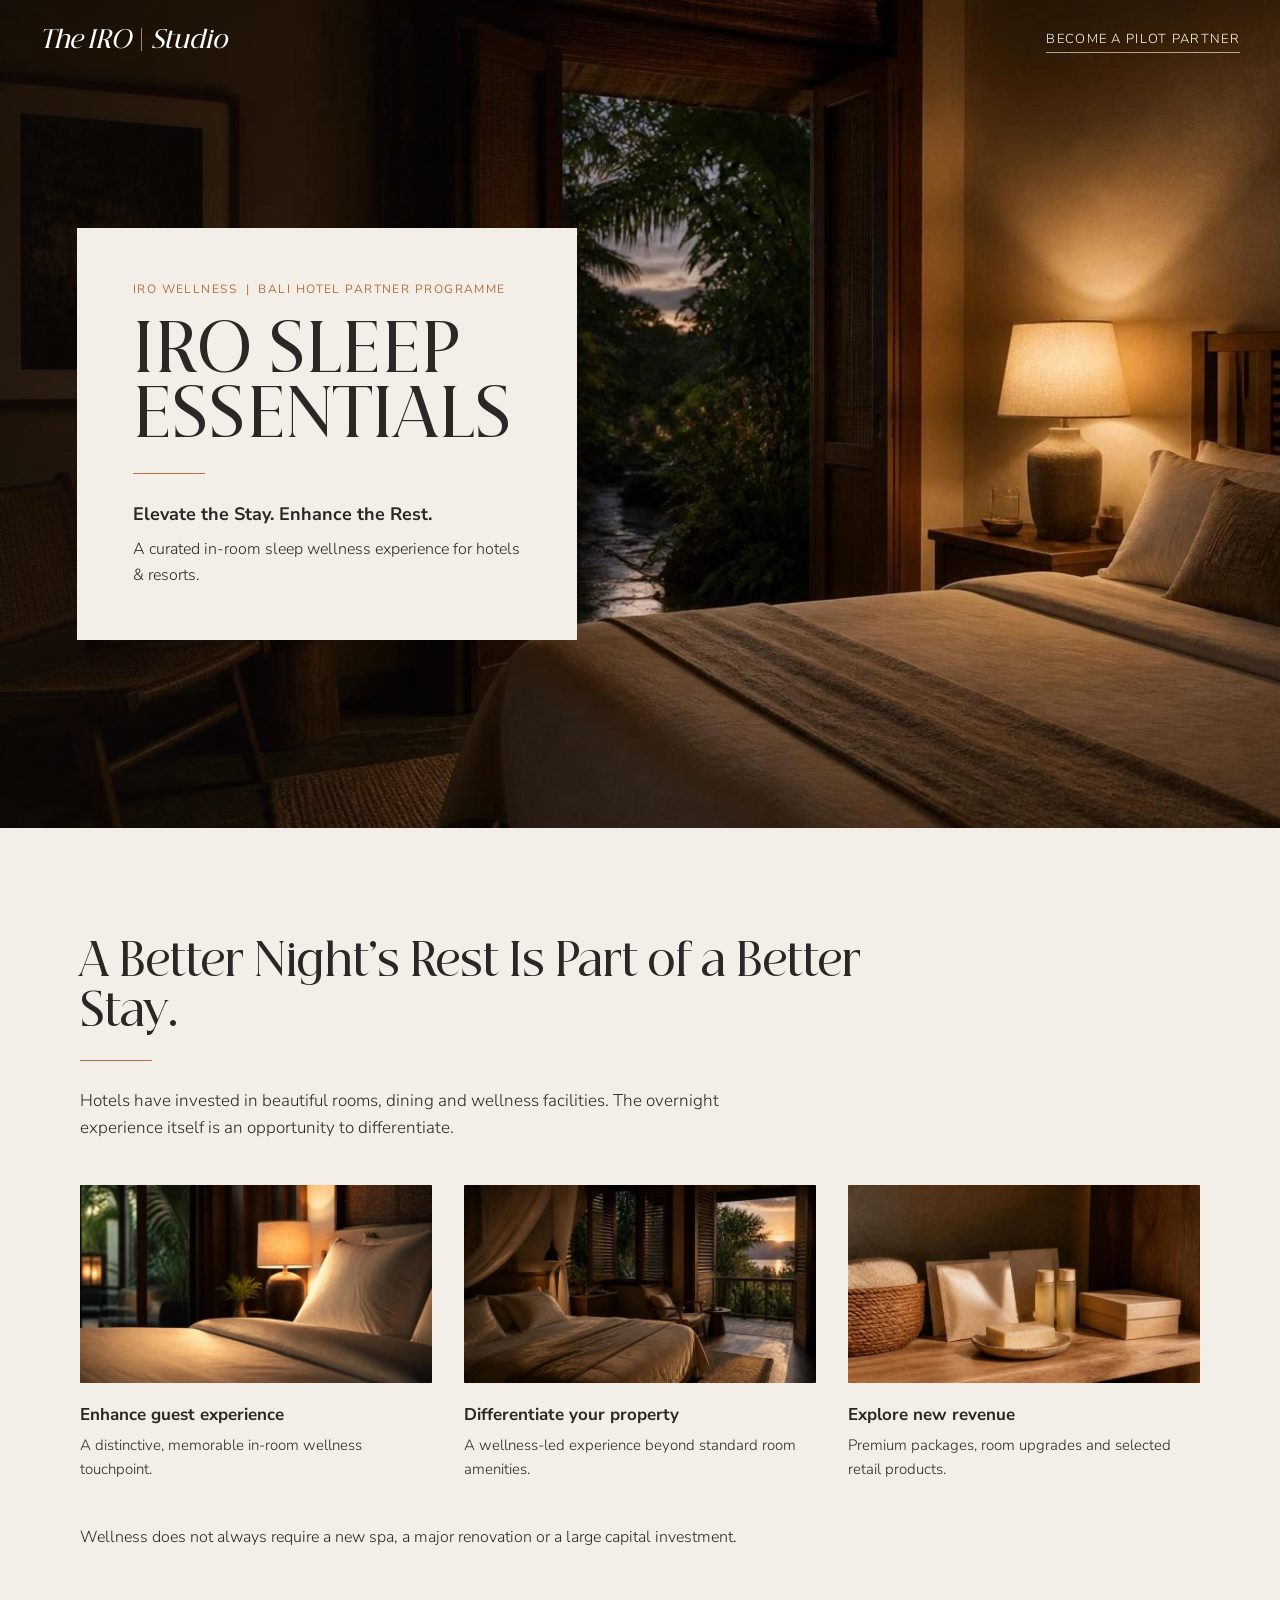
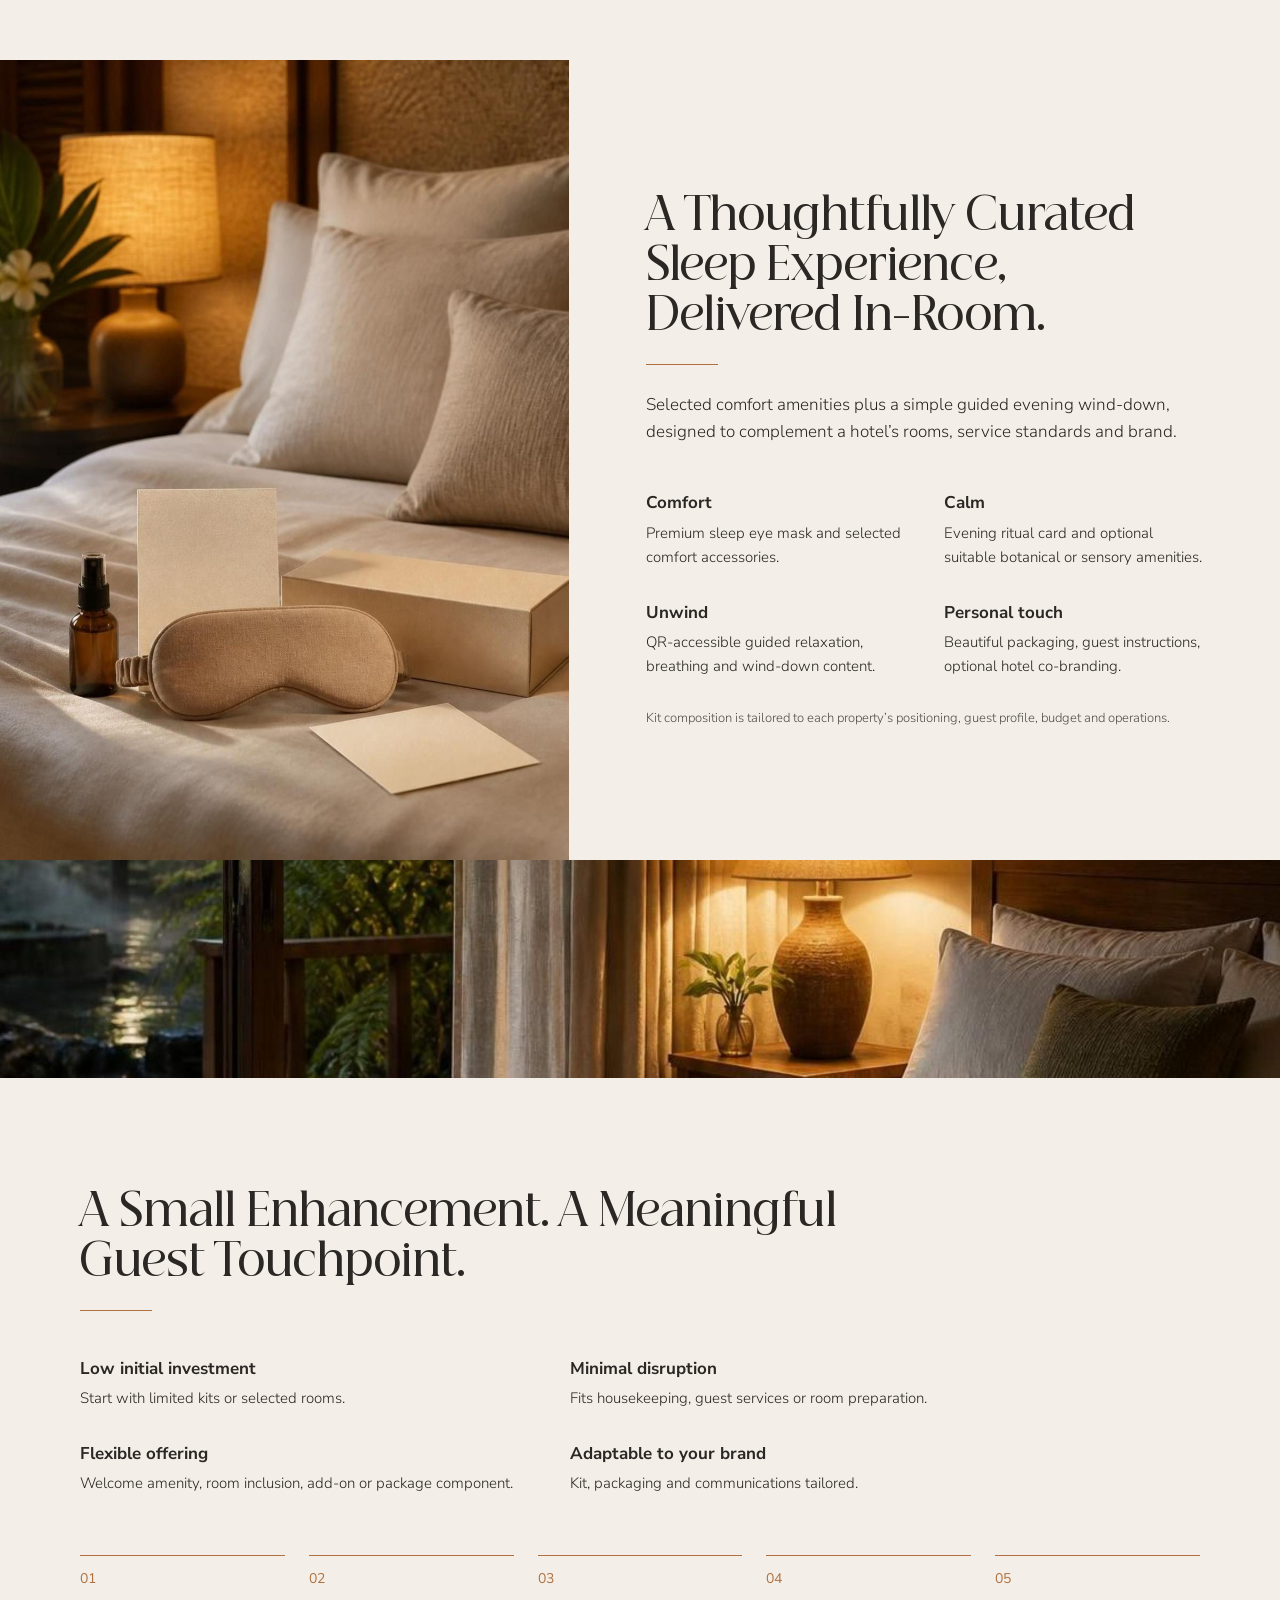
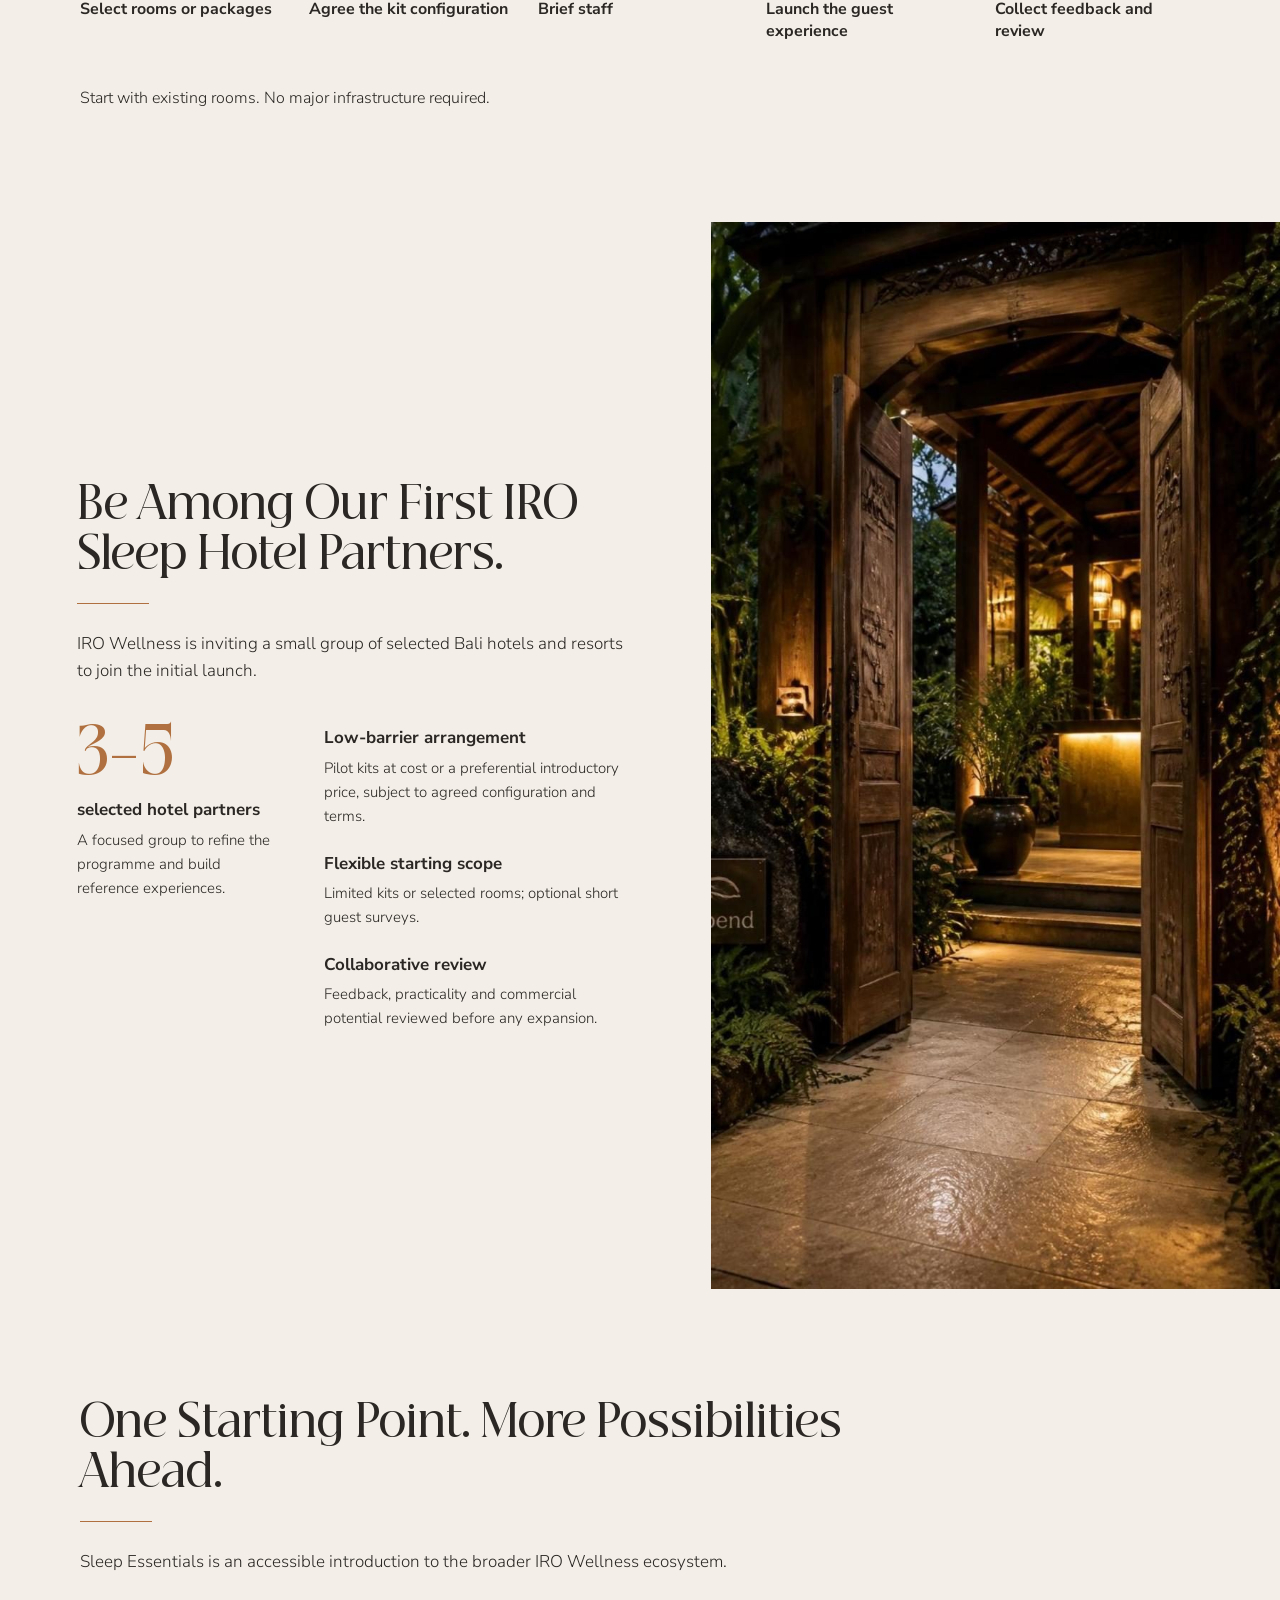
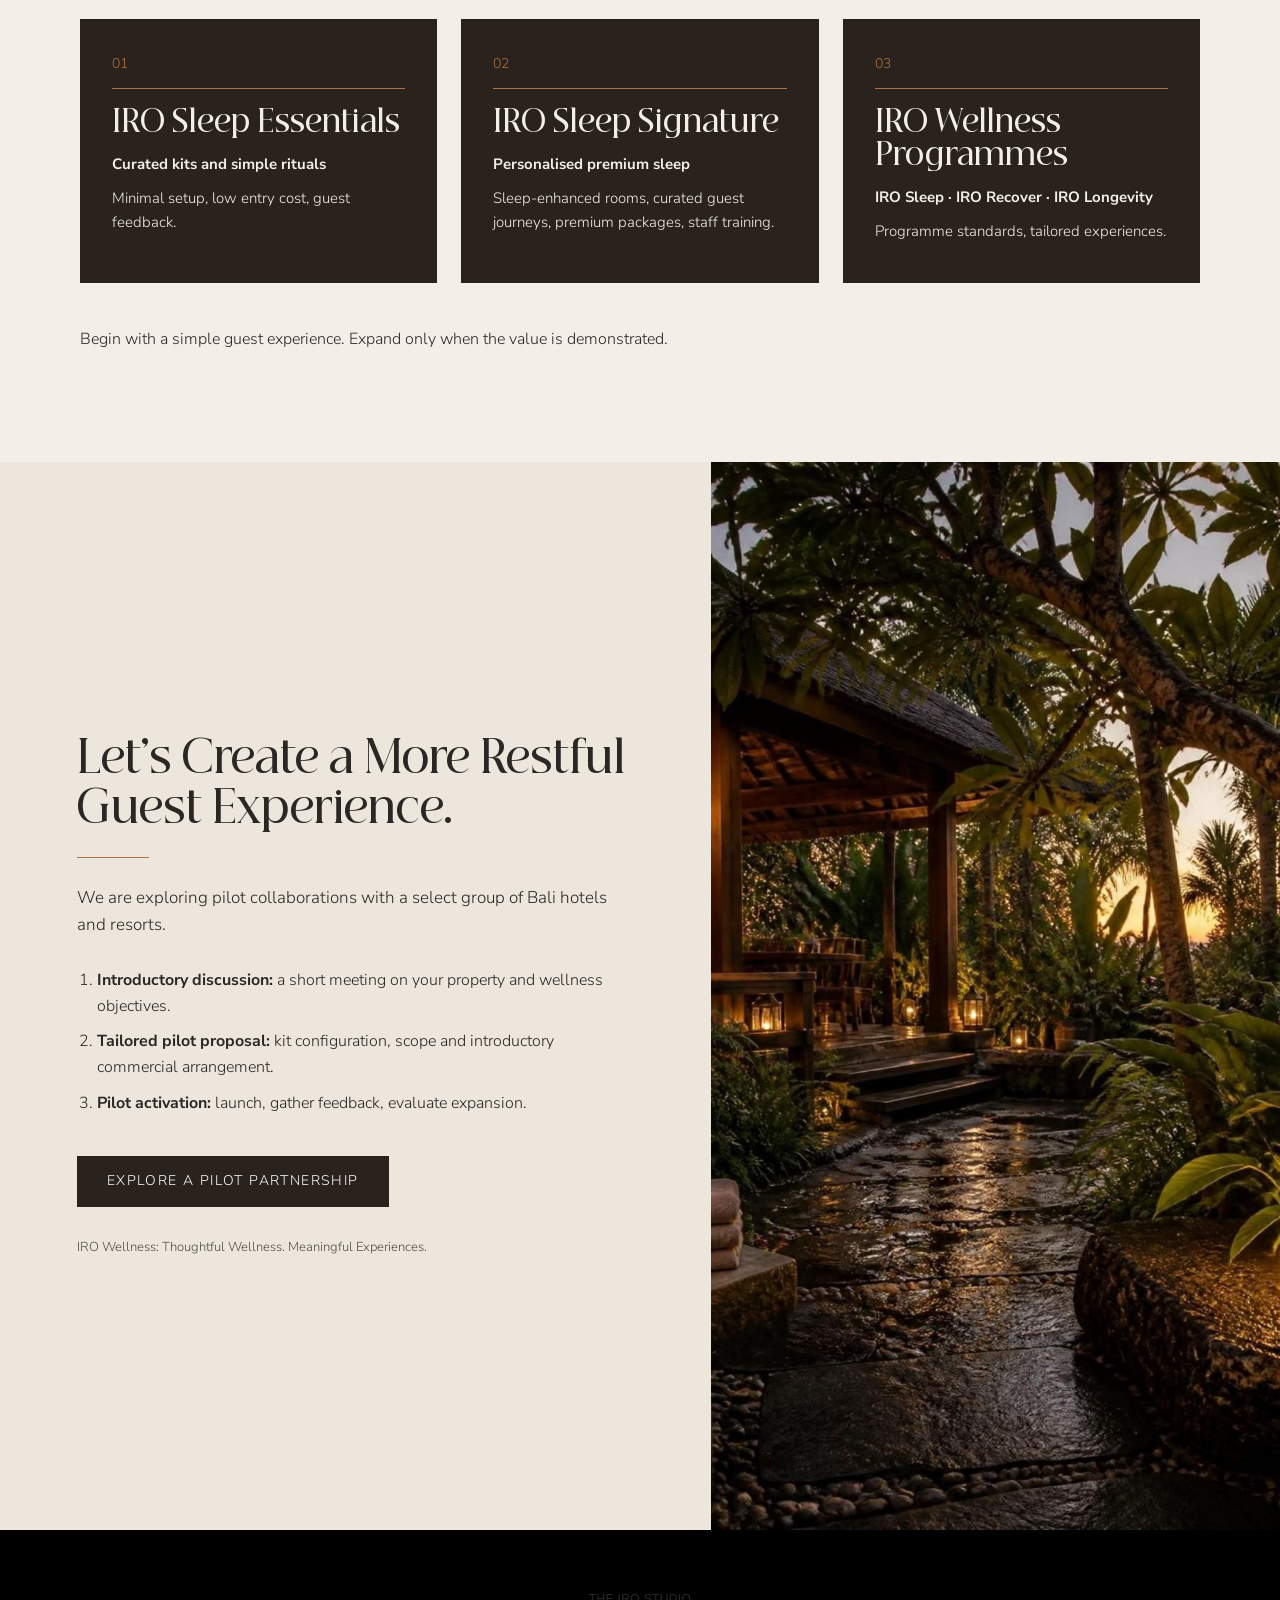
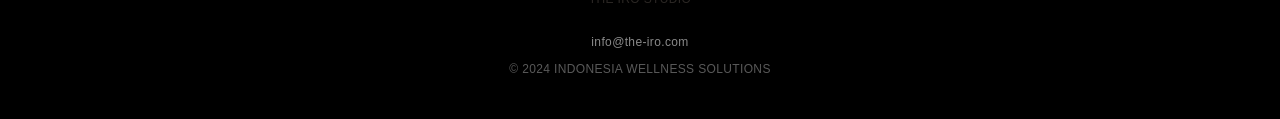
==== sleep.html @ f9170b74 "Draft: IRO Sleep Essentials page and homepage teaser Co-Authored-By: Claude Opus 5.5 <noreply@anthro" ====
<!DOCTYPE html>
<html lang="en">
<head>
  <meta charset="utf-8">
  <meta name="viewport" content="width=device-width, initial-scale=1">
  <title>IRO Sleep Essentials | In-Room Sleep Wellness for Hotels &amp; Resorts</title>
  <meta name="description" content="IRO Sleep Essentials is a curated in-room sleep wellness experience for hotels and resorts in Bali: premium comfort amenities and a guided evening wind-down, with no major investment required.">

  <meta property="og:type" content="website">
  <meta property="og:url" content="https://the-iro.com/sleep">
  <meta property="og:title" content="IRO Sleep Essentials – Elevate the Stay. Enhance the Rest.">
  <meta property="og:description" content="A curated in-room sleep wellness experience for hotels and resorts.">
  <meta property="og:image" content="https://the-iro.com/assets/img/sleep/hero.jpg">
  <meta name="twitter:card" content="summary_large_image">
  <link rel="canonical" href="https://the-iro.com/sleep">

  <link rel="preconnect" href="https://fonts.googleapis.com">
  <link rel="preconnect" href="https://fonts.gstatic.com" crossorigin>
  <link href="https://fonts.googleapis.com/css2?family=Cormorant+Garamond:ital,wght@0,500;1,600&family=Nunito+Sans:wght@300;400;700&display=swap" rel="stylesheet">
  <link rel="stylesheet" href="styles.css">
  <link rel="stylesheet" href="sleep.css">
</head>
<body class="sleep">

  <nav class="topbar">
    <a href="./" class="topbar__home">The IRO <span>|</span> Studio</a>
    <a href="mailto:info@the-iro.com?subject=IRO%20Sleep%20Essentials%20Pilot%20Partnership" class="topbar__cta">Become a pilot partner</a>
  </nav>

  <!-- HERO -->
  <header class="s-hero">
    <img class="s-hero__img" src="assets/img/sleep/hero.jpg" alt="Softly lit hotel bedroom at dusk with a view of the tropical garden">
    <div class="s-hero__card">
      <p class="kicker">IRO WELLNESS <span>|</span> BALI HOTEL PARTNER PROGRAMME</p>
      <h1>IRO Sleep<br>Essentials</h1>
      <span class="copper-rule"></span>
      <p class="s-hero__tag">Elevate the Stay. Enhance the Rest.</p>
      <p class="s-hero__sub">A curated in-room sleep wellness experience for hotels &amp; resorts.</p>
    </div>
  </header>

  <main>

    <!-- WHY -->
    <section class="s-section">
      <div class="s-wrap">
        <h2 class="s-h2">A Better Night’s Rest Is Part of a Better Stay.</h2>
        <span class="copper-rule"></span>
        <p class="s-intro">Hotels have invested in beautiful rooms, dining and wellness facilities. The overnight experience itself is an opportunity to differentiate.</p>
        <div class="s-cards">
          <article>
            <img src="assets/img/sleep/guest.jpg" alt="Bedside lamp glowing beside crisp pillows" loading="lazy">
            <h3>Enhance guest experience</h3>
            <p>A distinctive, memorable in-room wellness touchpoint.</p>
          </article>
          <article>
            <img src="assets/img/sleep/differentiate.jpg" alt="Canopy bed in a villa overlooking the sea at sunset" loading="lazy">
            <h3>Differentiate your property</h3>
            <p>A wellness-led experience beyond standard room amenities.</p>
          </article>
          <article>
            <img src="assets/img/sleep/revenue.jpg" alt="Curated amenities arranged on a wooden shelf" loading="lazy">
            <h3>Explore new revenue</h3>
            <p>Premium packages, room upgrades and selected retail products.</p>
          </article>
        </div>
        <p class="s-note">Wellness does not always require a new spa, a major renovation or a large capital investment.</p>
      </div>
    </section>

    <!-- THE KIT -->
    <section class="s-split">
      <img class="s-split__img" src="assets/img/sleep/kit.jpg" alt="Sleep kit on a bed: silk eye mask, ritual card and botanical oil" loading="lazy">
      <div class="s-split__body">
        <h2 class="s-h2">A Thoughtfully Curated Sleep Experience, Delivered In-Room.</h2>
        <span class="copper-rule"></span>
        <p class="s-intro">Selected comfort amenities plus a simple guided evening wind-down, designed to complement a hotel’s rooms, service standards and brand.</p>
        <div class="s-grid2">
          <div><h3>Comfort</h3><p>Premium sleep eye mask and selected comfort accessories.</p></div>
          <div><h3>Calm</h3><p>Evening ritual card and optional suitable botanical or sensory amenities.</p></div>
          <div><h3>Unwind</h3><p>QR-accessible guided relaxation, breathing and wind-down content.</p></div>
          <div><h3>Personal touch</h3><p>Beautiful packaging, guest instructions, optional hotel co-branding.</p></div>
        </div>
        <p class="s-small">Kit composition is tailored to each property’s positioning, guest profile, budget and operations.</p>
      </div>
    </section>

    <div class="s-band"><img src="assets/img/sleep/band.jpg" alt="" loading="lazy"></div>

    <!-- HOW IT WORKS -->
    <section class="s-section">
      <div class="s-wrap">
        <h2 class="s-h2">A Small Enhancement. A Meaningful Guest Touchpoint.</h2>
        <span class="copper-rule"></span>
        <div class="s-grid2 s-grid2--wide">
          <div><h3>Low initial investment</h3><p>Start with limited kits or selected rooms.</p></div>
          <div><h3>Minimal disruption</h3><p>Fits housekeeping, guest services or room preparation.</p></div>
          <div><h3>Flexible offering</h3><p>Welcome amenity, room inclusion, add-on or package component.</p></div>
          <div><h3>Adaptable to your brand</h3><p>Kit, packaging and communications tailored.</p></div>
        </div>
        <ol class="s-steps">
          <li><span>01</span>Select rooms or packages</li>
          <li><span>02</span>Agree the kit configuration</li>
          <li><span>03</span>Brief staff</li>
          <li><span>04</span>Launch the guest experience</li>
          <li><span>05</span>Collect feedback and review</li>
        </ol>
        <p class="s-note">Start with existing rooms. No major infrastructure required.</p>
      </div>
    </section>

    <!-- FOUNDING PARTNERS -->
    <section class="s-split s-split--reverse">
      <img class="s-split__img" src="assets/img/sleep/door.jpg" alt="Carved wooden doorway opening onto a lantern-lit path" loading="lazy">
      <div class="s-split__body">
        <h2 class="s-h2">Be Among Our First IRO Sleep Hotel Partners.</h2>
        <span class="copper-rule"></span>
        <p class="s-intro">IRO Wellness is inviting a small group of selected Bali hotels and resorts to join the initial launch.</p>
        <div class="s-partners">
          <div class="s-stat">
            <p class="s-stat__num">3–5</p>
            <h3>selected hotel partners</h3>
            <p>A focused group to refine the programme and build reference experiences.</p>
          </div>
          <div class="s-partners__list">
            <div><h3>Low-barrier arrangement</h3><p>Pilot kits at cost or a preferential introductory price, subject to agreed configuration and terms.</p></div>
            <div><h3>Flexible starting scope</h3><p>Limited kits or selected rooms; optional short guest surveys.</p></div>
            <div><h3>Collaborative review</h3><p>Feedback, practicality and commercial potential reviewed before any expansion.</p></div>
          </div>
        </div>
      </div>
    </section>

    <!-- PATH -->
    <section class="s-section">
      <div class="s-wrap">
        <h2 class="s-h2">One Starting Point. More Possibilities Ahead.</h2>
        <span class="copper-rule"></span>
        <p class="s-intro">Sleep Essentials is an accessible introduction to the broader IRO Wellness ecosystem.</p>
        <div class="s-path">
          <article>
            <span class="s-path__num">01</span>
            <h3>IRO Sleep Essentials</h3>
            <p class="s-path__lead">Curated kits and simple rituals</p>
            <p>Minimal setup, low entry cost, guest feedback.</p>
          </article>
          <article>
            <span class="s-path__num">02</span>
            <h3>IRO Sleep Signature</h3>
            <p class="s-path__lead">Personalised premium sleep</p>
            <p>Sleep-enhanced rooms, curated guest journeys, premium packages, staff training.</p>
          </article>
          <article>
            <span class="s-path__num">03</span>
            <h3>IRO Wellness Programmes</h3>
            <p class="s-path__lead">IRO Sleep · IRO Recover · IRO Longevity</p>
            <p>Programme standards, tailored experiences.</p>
          </article>
        </div>
        <p class="s-note">Begin with a simple guest experience. Expand only when the value is demonstrated.</p>
      </div>
    </section>

    <!-- CTA -->
    <section class="s-split s-split--reverse s-split--cta" id="pilot">
      <img class="s-split__img" src="assets/img/sleep/path.jpg" alt="Garden path lit by lanterns after rain" loading="lazy">
      <div class="s-split__body">
        <h2 class="s-h2">Let’s Create a More Restful Guest Experience.</h2>
        <span class="copper-rule"></span>
        <p class="s-intro">We are exploring pilot collaborations with a select group of Bali hotels and resorts.</p>
        <ol class="s-numbered">
          <li><strong>Introductory discussion:</strong> a short meeting on your property and wellness objectives.</li>
          <li><strong>Tailored pilot proposal:</strong> kit configuration, scope and introductory commercial arrangement.</li>
          <li><strong>Pilot activation:</strong> launch, gather feedback, evaluate expansion.</li>
        </ol>
        <a class="s-btn" href="mailto:info@the-iro.com?subject=IRO%20Sleep%20Essentials%20Pilot%20Partnership">Explore a pilot partnership</a>
        <p class="s-small">IRO Wellness: Thoughtful Wellness. Meaningful Experiences.</p>
      </div>
    </section>

  </main>

  <footer class="footer">
    <a href="./">THE IRO STUDIO</a>
    <p class="footer__mail"><a href="mailto:info@the-iro.com">info@the-iro.com</a></p>
    <p class="footer__copy">© 2024 INDONESIA WELLNESS SOLUTIONS</p>
  </footer>

</body>
</html>
---- styles.css ----
/* THE IRO STUDIO — static rebuild of the Wix page */

/* The Wix site uses a custom serif that was uploaded to Wix. If you hold the
   licence, save it as assets/fonts/iro-serif.woff2 and it is used
   automatically; otherwise Cormorant Garamond stands in. */
@font-face {
  font-family: "IRO Serif";
  src: url("assets/fonts/iro-serif.woff2") format("woff2");
  font-display: swap;
}

:root {
  --dark: #2f2e2e;
  --sand: #eeece8;
  --serif: "IRO Serif", "Cormorant Garamond", Georgia, serif;
  --sans: "Nunito Sans", "Helvetica Neue", Arial, sans-serif;
}

* { box-sizing: border-box; margin: 0; padding: 0; }
body {
  background: var(--dark);
  color: #fff;
  font-family: var(--sans);
  font-weight: 300;
  font-size: 16px;
  line-height: 1.6;
  -webkit-font-smoothing: antialiased;
}
img { display: block; max-width: 100%; }
a { color: inherit; }
.sr-only { position: absolute; width: 1px; height: 1px; overflow: hidden; clip: rect(0 0 0 0); white-space: nowrap; }

/* ---------- shared ---------- */
.dark { background: var(--dark); }
.btn {
  display: inline-block;
  background: #fff;
  color: #000;
  font-weight: 400;
  font-size: 15px;
  letter-spacing: .1em;
  text-decoration: none;
  padding: 9px 30px;
  transition: background .25s, color .25s;
}
.btn:hover { background: var(--sand); }
.eyebrow { font-size: 17px; letter-spacing: .02em; }
.label { font-size: 20px; font-weight: 700; }
.rule-h { display: block; width: 40px; height: 1px; background: #fff; margin: 26px 0; }
.rule-h--center { margin: 18px auto 30px; }
.rule-v { display: block; width: 1px; height: 90px; background: #fff; margin: 40px auto 50px; }

/* ---------- hero ---------- */
.hero__img { width: 100%; height: 94vw; max-height: 1400px; object-fit: cover; }

/* ---------- intro ---------- */
.intro { text-align: center; padding: 110px 24px 120px; }
.headline {
  font-family: var(--serif);
  font-weight: 500;
  font-size: clamp(34px, 4.4vw, 54px);
  line-height: 1.2;
  margin: 18px 0 30px;
}
.lead { font-size: clamp(19px, 2vw, 26px); max-width: 520px; margin: 0 auto 40px; line-height: 1.45; }

/* ---------- split images ---------- */
.split { display: grid; grid-template-columns: 1fr 1fr; }
.split img { width: 100%; height: clamp(300px, 49vw, 700px); object-fit: cover; }

/* ---------- about ---------- */
.about {
  display: grid;
  grid-template-columns: 1fr 1.25fr;
  align-items: center;
  gap: 60px;
  max-width: 1240px;
  margin: 0 auto;
  padding: 110px 40px;
}
.about__title {
  font-family: var(--serif);
  font-style: italic;
  font-weight: 600;
  font-size: 36px;
  letter-spacing: .08em;
  line-height: 1.6;
  text-align: center;
}
.about__text p { color: #fafafa; max-width: 580px; margin-bottom: 18px; }

/* ---------- what we do ---------- */
.what { text-align: center; padding: 50px 40px 110px; }
.what__title { font-size: clamp(32px, 3vw, 43px); font-weight: 700; }
.what__lead { font-size: 18px; max-width: 620px; margin: 0 auto 50px; }
.what__note { font-size: 18px; max-width: 520px; margin: 50px auto 0; }

.tiles {
  display: grid;
  grid-template-columns: repeat(4, 1fr);
  max-width: 980px;
  margin: 0 auto;
  text-align: left;
}
.tile img { width: 100%; aspect-ratio: 245 / 490; object-fit: cover; }
.tile p {
  font-family: var(--serif);
  font-size: 21px;
  line-height: 1.3;
  padding: 22px 16px;
  min-height: 145px;
}
.tile--charcoal p { background: #282626; }
.tile--sand p { background: var(--sand); color: #6f6e6a; }
.tile--teal p { background: #274b4e; }
.tile--navy p { background: #203e66; }

/* ---------- IRO Sleep teaser ---------- */
.teaser { display: grid; grid-template-columns: 1fr 1fr; background: #241f1b; }
.teaser__img { width: 100%; height: 100%; max-height: 720px; object-fit: cover; }
.teaser__body { align-self: center; padding: 80px 7vw; }
.teaser__body .eyebrow { text-align: left; font-size: 14px; letter-spacing: .1em; color: #c9935f; }
.teaser__body .headline { margin: 16px 0 22px; }
.teaser__body p:not(.eyebrow) { max-width: 460px; margin-bottom: 36px; }

/* ---------- closing ---------- */
.closing img { width: 100%; height: clamp(360px, 53vw, 780px); object-fit: cover; }

/* ---------- footer ---------- */
.footer {
  background: #000;
  text-align: center;
  font-family: "Helvetica Neue", Helvetica, Arial, sans-serif;
  font-size: 12px;
  letter-spacing: .03em;
  padding: 60px 20px 40px;
}
.footer a { text-decoration: none; }
.footer a:hover { text-decoration: underline; }
.footer__mail { color: #8a8a8a; margin-top: 24px; }
.footer__copy { color: #595959; margin-top: 8px; }

/* ---------- mobile ---------- */
@media (max-width: 820px) {
  .hero__img { height: auto; aspect-ratio: 4 / 5; }
  .intro { padding: 80px 24px; }
  .split { grid-template-columns: 1fr; }
  .split img { height: 70vw; }
  .about { grid-template-columns: 1fr; gap: 30px; padding: 80px 28px; }
  .what { padding: 40px 20px 80px; }
  .teaser { grid-template-columns: 1fr; }
  .teaser__img { height: 80vw; }
  .teaser__body { padding: 56px 24px 70px; }
  .tiles { grid-template-columns: 1fr 1fr; }
  .tile img { aspect-ratio: 3 / 4; }
  .tile p { font-size: 18px; min-height: 100px; }
}
---- sleep.css ----
/* IRO Sleep Essentials page — builds on styles.css */

.sleep {
  --cream: #f3efe8;
  --copper: #b0703f;
  --espresso: #2a221d;
  --text: #2b2724;
  background: var(--cream);
  color: var(--text);
}

.copper-rule { display: block; width: 72px; height: 1px; background: var(--copper); margin: 22px 0 26px; }
.sleep h3 { font-family: var(--sans); font-weight: 700; font-size: 17px; margin-bottom: 4px; }
.sleep p { font-weight: 300; }

/* ---------- top bar ---------- */
.topbar {
  position: absolute; top: 0; left: 0; right: 0; z-index: 2;
  display: flex; justify-content: space-between; align-items: center;
  padding: 22px 40px;
  color: #fff;
}
.topbar a { text-decoration: none; }
.topbar__home { font-family: var(--serif); font-size: 24px; font-style: italic; }
.topbar__home span { font-style: normal; opacity: .6; margin: 0 4px; }
.topbar__cta { font-size: 13px; letter-spacing: .1em; text-transform: uppercase; border-bottom: 1px solid rgba(255,255,255,.6); padding-bottom: 2px; }
.topbar__cta:hover { border-color: #fff; }

/* ---------- hero ---------- */
.s-hero { position: relative; min-height: 92vh; display: flex; align-items: center; padding: 120px 6vw 80px; }
.s-hero__img { position: absolute; inset: 0; width: 100%; height: 100%; object-fit: cover; }
.s-hero::after { content: ""; position: absolute; inset: 0; background: linear-gradient(90deg, rgba(20,14,10,.45), transparent 60%); }
.s-hero__card {
  position: relative; z-index: 1;
  background: var(--cream);
  padding: 52px 56px;
  max-width: 500px;
}
.kicker { font-size: 12px; letter-spacing: .12em; color: var(--copper); font-weight: 400 !important; }
.kicker span { margin: 0 4px; }
.s-hero h1 {
  font-family: var(--serif);
  font-weight: 500;
  font-size: clamp(44px, 5vw, 68px);
  line-height: 1.02;
  letter-spacing: .02em;
  text-transform: uppercase;
  margin-top: 22px;
}
.s-hero__tag { font-weight: 700 !important; font-size: 18px; margin-bottom: 8px; }

/* ---------- generic section ---------- */
.s-section { padding: 110px 40px; }
.s-wrap { max-width: 1120px; margin: 0 auto; }
.s-h2 {
  font-family: var(--serif);
  font-weight: 500;
  font-size: clamp(30px, 3.4vw, 44px);
  line-height: 1.15;
  max-width: 820px;
}
.s-intro { font-size: 17px; max-width: 680px; }
.s-note { margin-top: 44px; font-size: 16px; }
.s-small { margin-top: 30px; font-size: 13px; opacity: .8; }

.s-cards { display: grid; grid-template-columns: repeat(3, 1fr); gap: 32px; margin-top: 44px; }
.s-cards img { width: 100%; aspect-ratio: 16 / 9; object-fit: cover; margin-bottom: 18px; }
.s-cards p { font-size: 15px; }

/* ---------- split (image + text) ---------- */
.s-split { display: grid; grid-template-columns: 1fr 1.25fr; min-height: 720px; }
.s-split--reverse { grid-template-columns: 1.25fr 1fr; }
.s-split--reverse .s-split__img { order: 2; }
.s-split__img { width: 100%; height: 100%; object-fit: cover; }
.s-split__body { padding: 100px 6vw; align-self: center; }

.s-grid2 { display: grid; grid-template-columns: 1fr 1fr; gap: 30px 40px; margin-top: 44px; }
.s-grid2 p { font-size: 15px; }
.s-grid2--wide { max-width: 940px; }

.s-band img { width: 100%; height: clamp(160px, 17vw, 300px); object-fit: cover; }

/* ---------- steps ---------- */
.s-steps {
  list-style: none;
  display: grid; grid-template-columns: repeat(5, 1fr); gap: 24px;
  margin-top: 60px;
}
.s-steps li { border-top: 1px solid var(--copper); padding-top: 14px; font-weight: 700; font-size: 16px; line-height: 1.35; }
.s-steps span { display: block; color: var(--copper); font-weight: 400; font-size: 14px; margin-bottom: 10px; }

/* ---------- partners ---------- */
.s-partners { display: grid; grid-template-columns: .8fr 1.2fr; gap: 40px; margin-top: 40px; }
.s-stat .s-stat__num { font-family: var(--serif); font-size: 64px; line-height: 1; color: var(--copper); font-weight: 500 !important; }
.s-stat h3 { margin-top: 8px; }
.s-stat p, .s-partners__list p { font-size: 15px; }
.s-partners__list { display: grid; gap: 22px; }

/* ---------- path ---------- */
.s-path { display: grid; grid-template-columns: repeat(3, 1fr); gap: 24px; margin-top: 44px; }
.s-path article { background: var(--espresso); color: #f3efe8; padding: 34px 32px 40px; }
.s-path__num { display: block; color: var(--copper); font-size: 14px; border-bottom: 1px solid var(--copper); padding-bottom: 12px; margin-bottom: 18px; }
.s-path h3 { font-family: var(--serif); font-weight: 500; font-size: 30px; line-height: 1.1; margin-bottom: 12px; }
.s-path__lead { font-weight: 700 !important; font-size: 15px; margin-bottom: 10px; }
.s-path p { font-size: 15px; }

/* ---------- CTA ---------- */
.s-split--cta { background: #ece6dc; }
.s-numbered { margin: 30px 0 40px 20px; }
.s-numbered li { margin-bottom: 10px; font-weight: 300; }
.s-numbered strong { font-weight: 700; }
.s-btn {
  display: inline-block;
  background: var(--espresso);
  color: #fff;
  text-decoration: none;
  font-size: 14px;
  letter-spacing: .1em;
  text-transform: uppercase;
  padding: 14px 30px;
  transition: background .25s;
}
.s-btn:hover { background: var(--copper); }

/* ---------- mobile ---------- */
@media (max-width: 900px) {
  .topbar { padding: 18px 22px; }
  .topbar__cta { display: none; }
  .s-hero { min-height: 88vh; align-items: flex-end; padding: 100px 18px 28px; }
  .s-hero__card { padding: 34px 28px; }
  .s-section { padding: 80px 24px; }
  .s-cards, .s-path { grid-template-columns: 1fr; }
  .s-split, .s-split--reverse { grid-template-columns: 1fr; min-height: 0; }
  .s-split--reverse .s-split__img { order: 0; }
  .s-split__img { height: 70vw; max-height: 520px; }
  .s-split__body { padding: 60px 24px 80px; }
  .s-grid2, .s-partners { grid-template-columns: 1fr; }
  .s-steps { grid-template-columns: 1fr 1fr; }
}
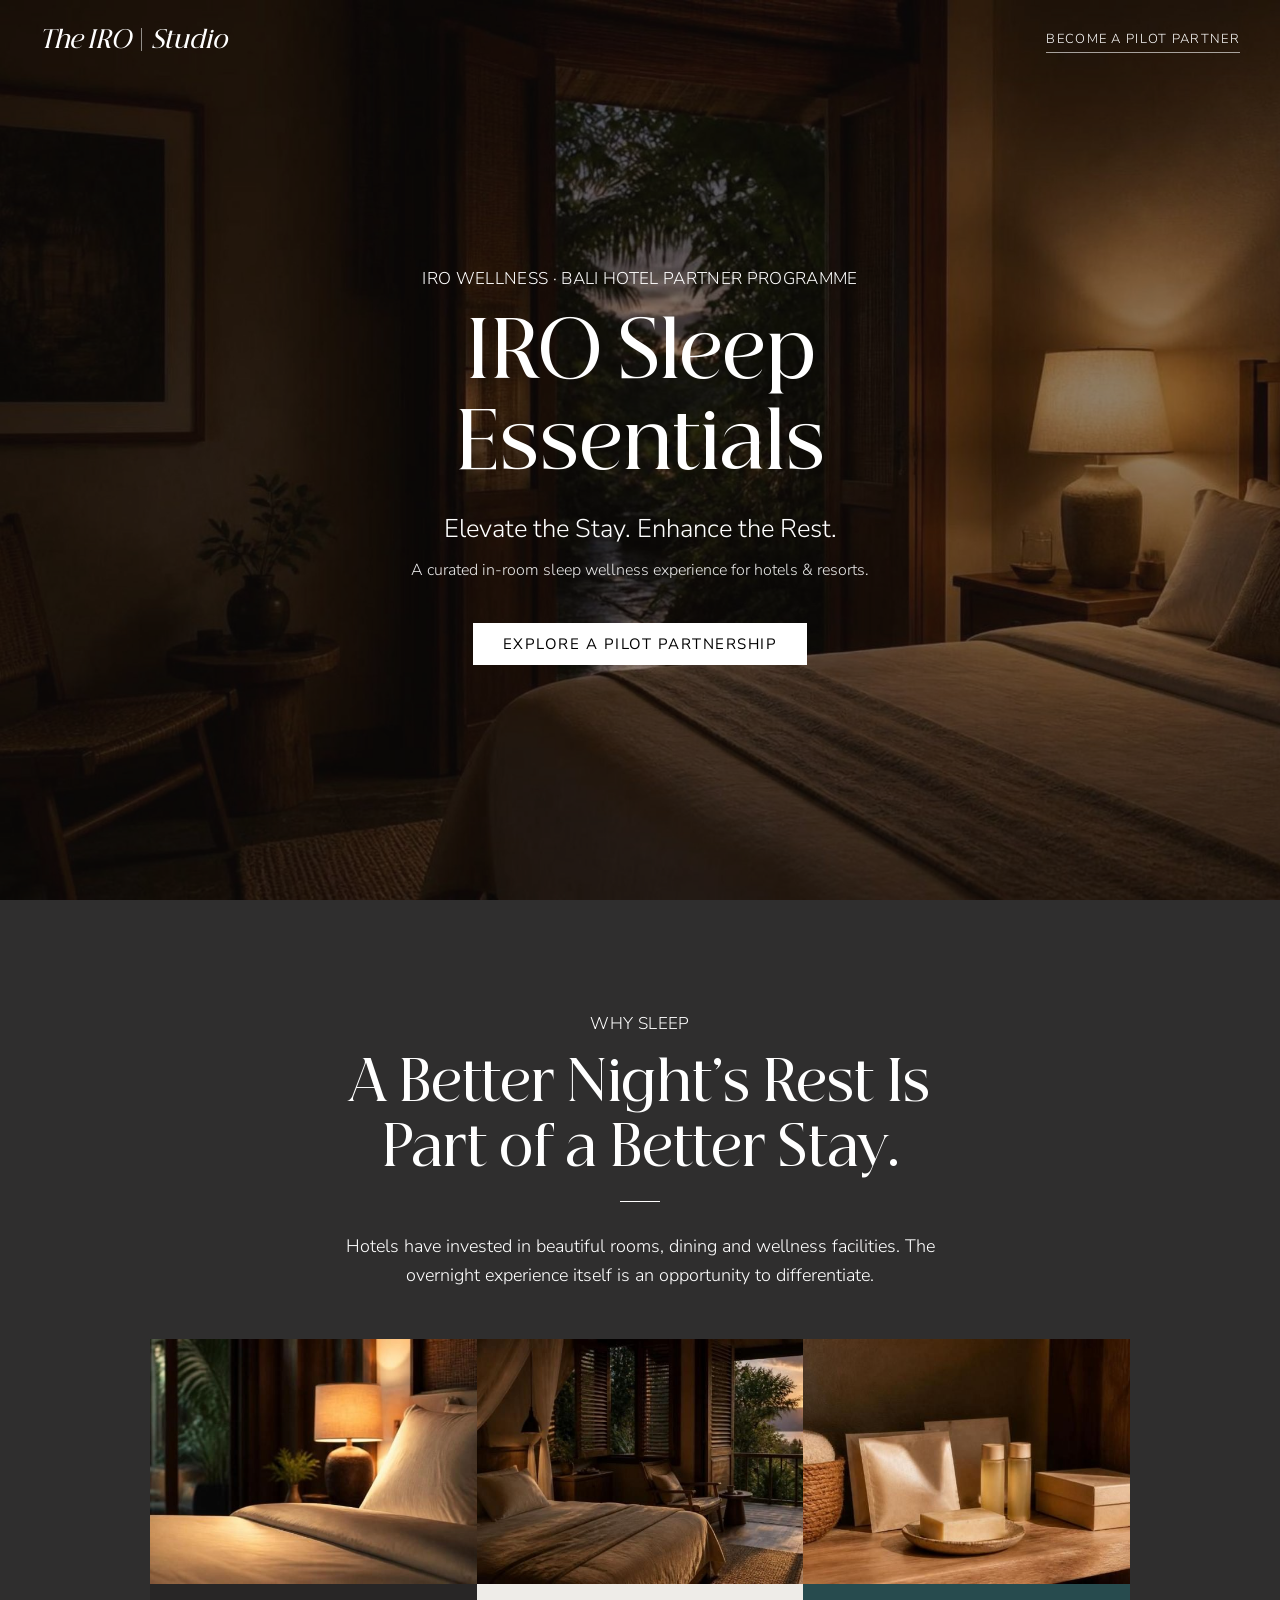
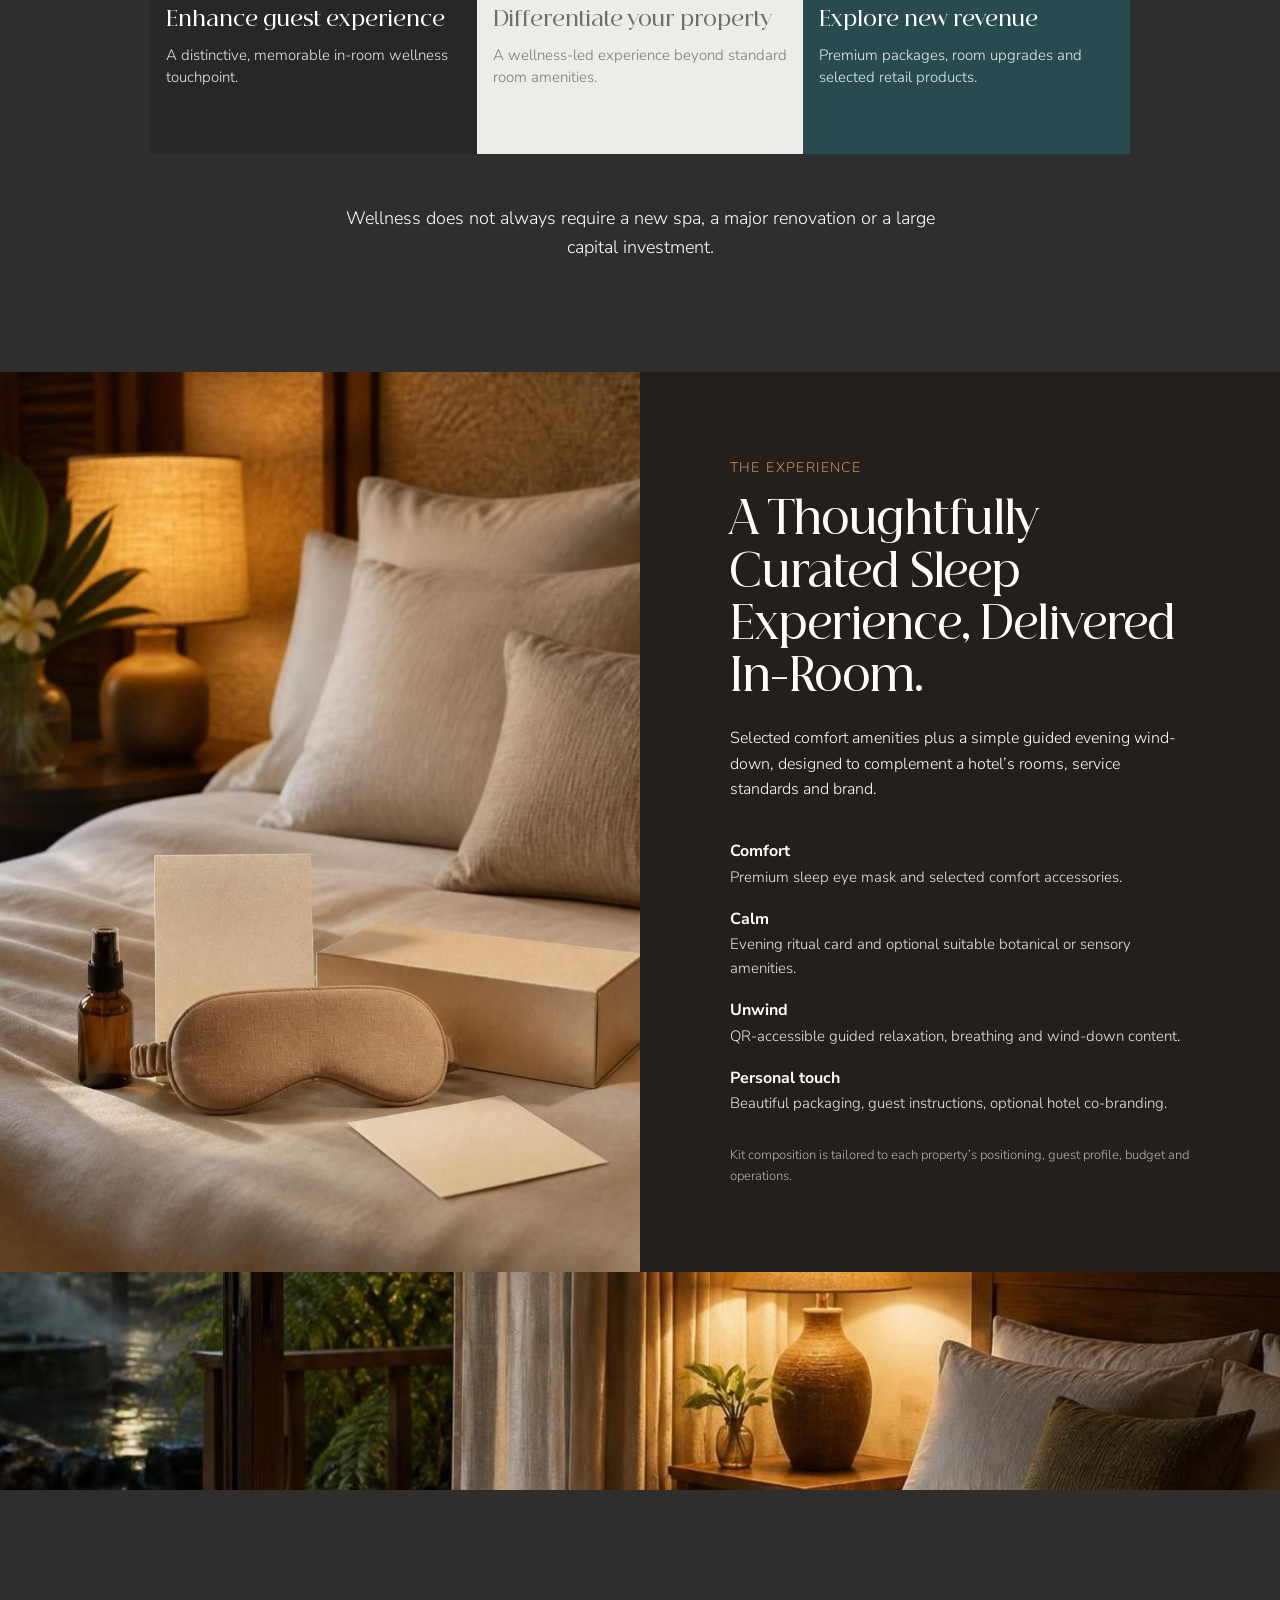
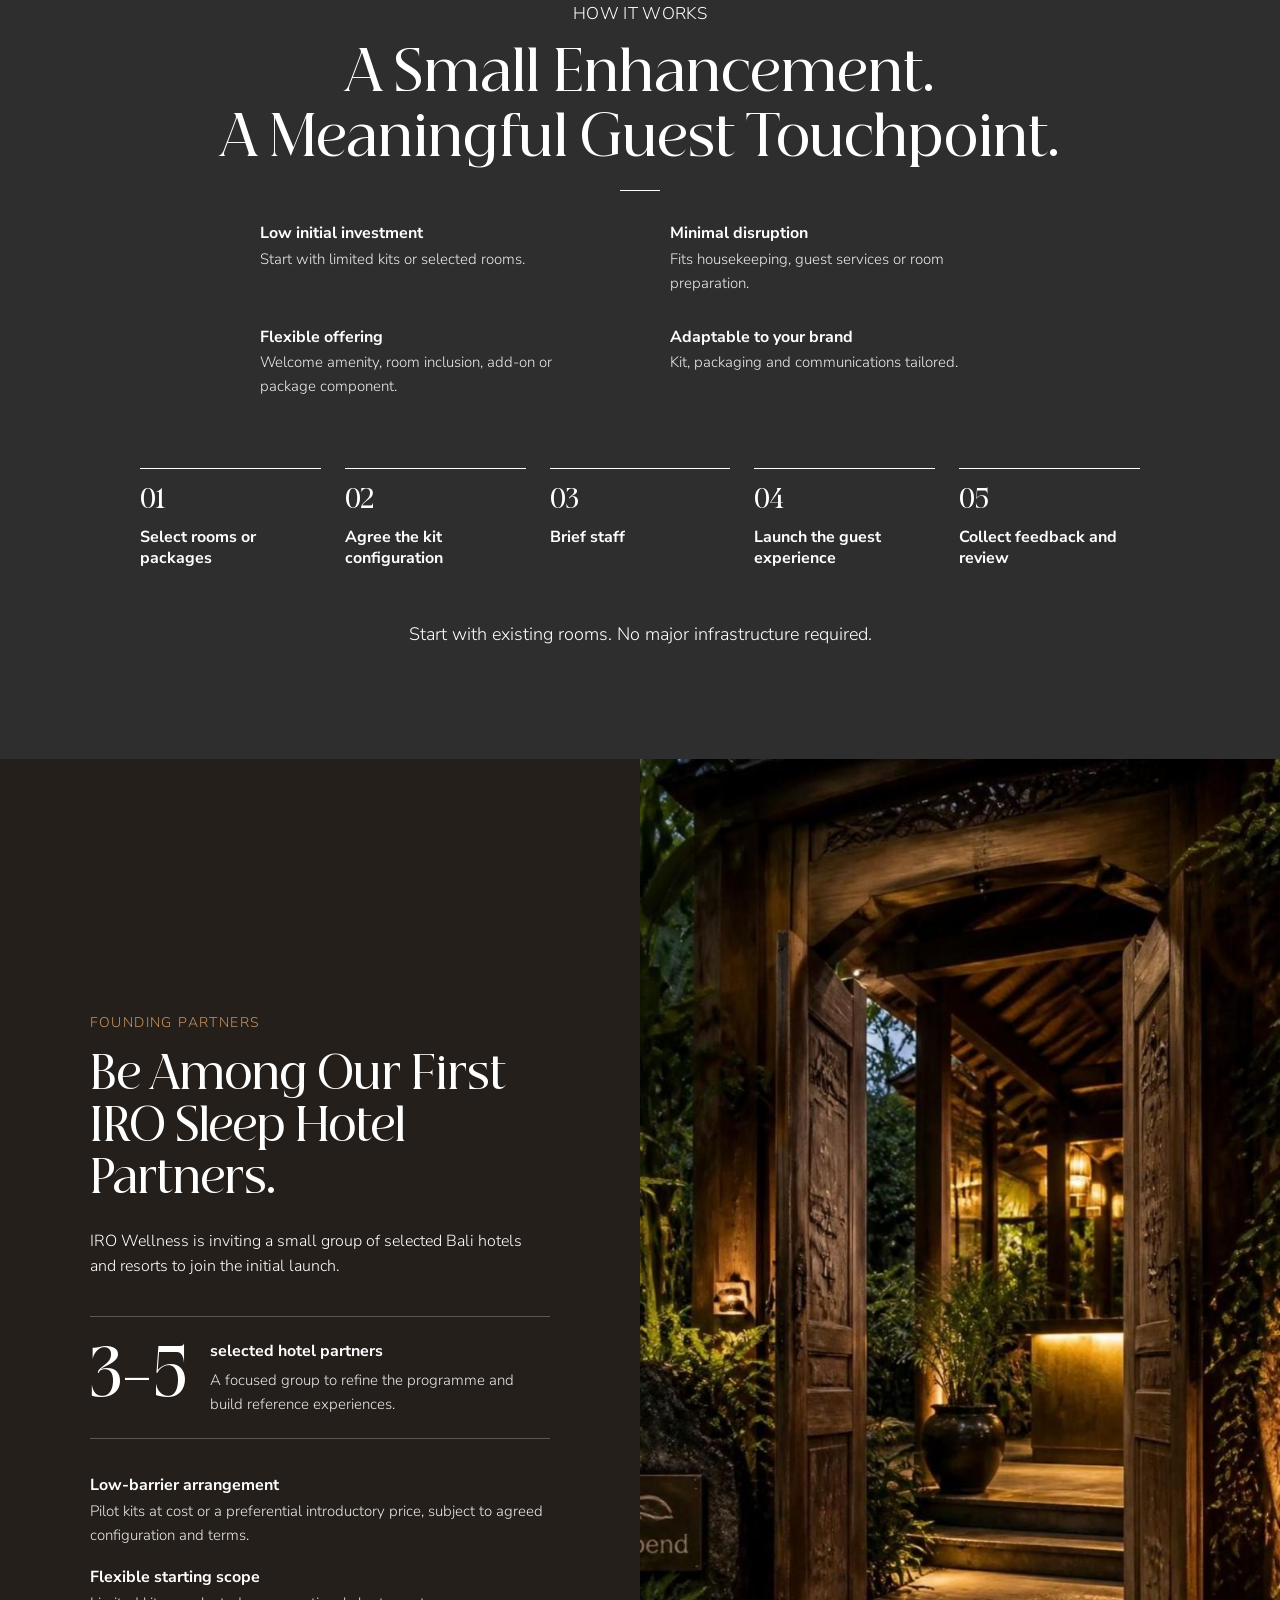
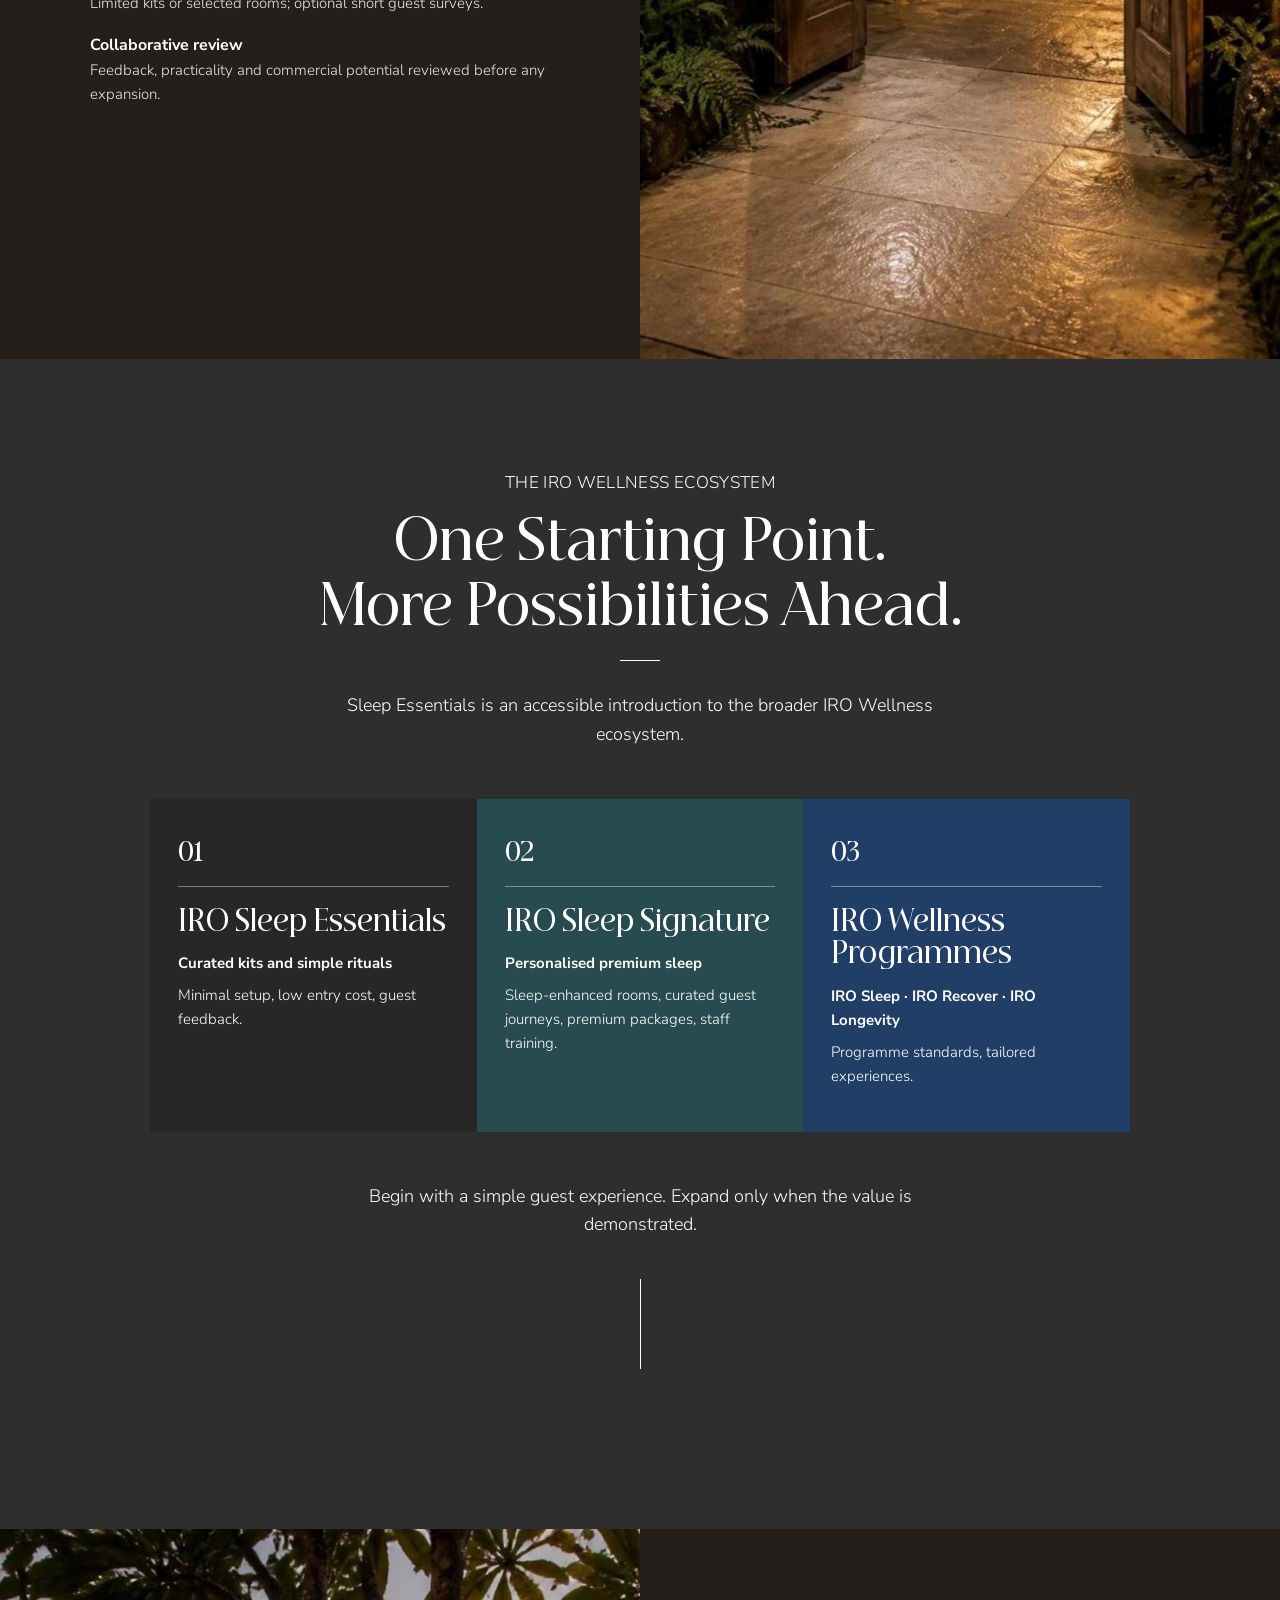
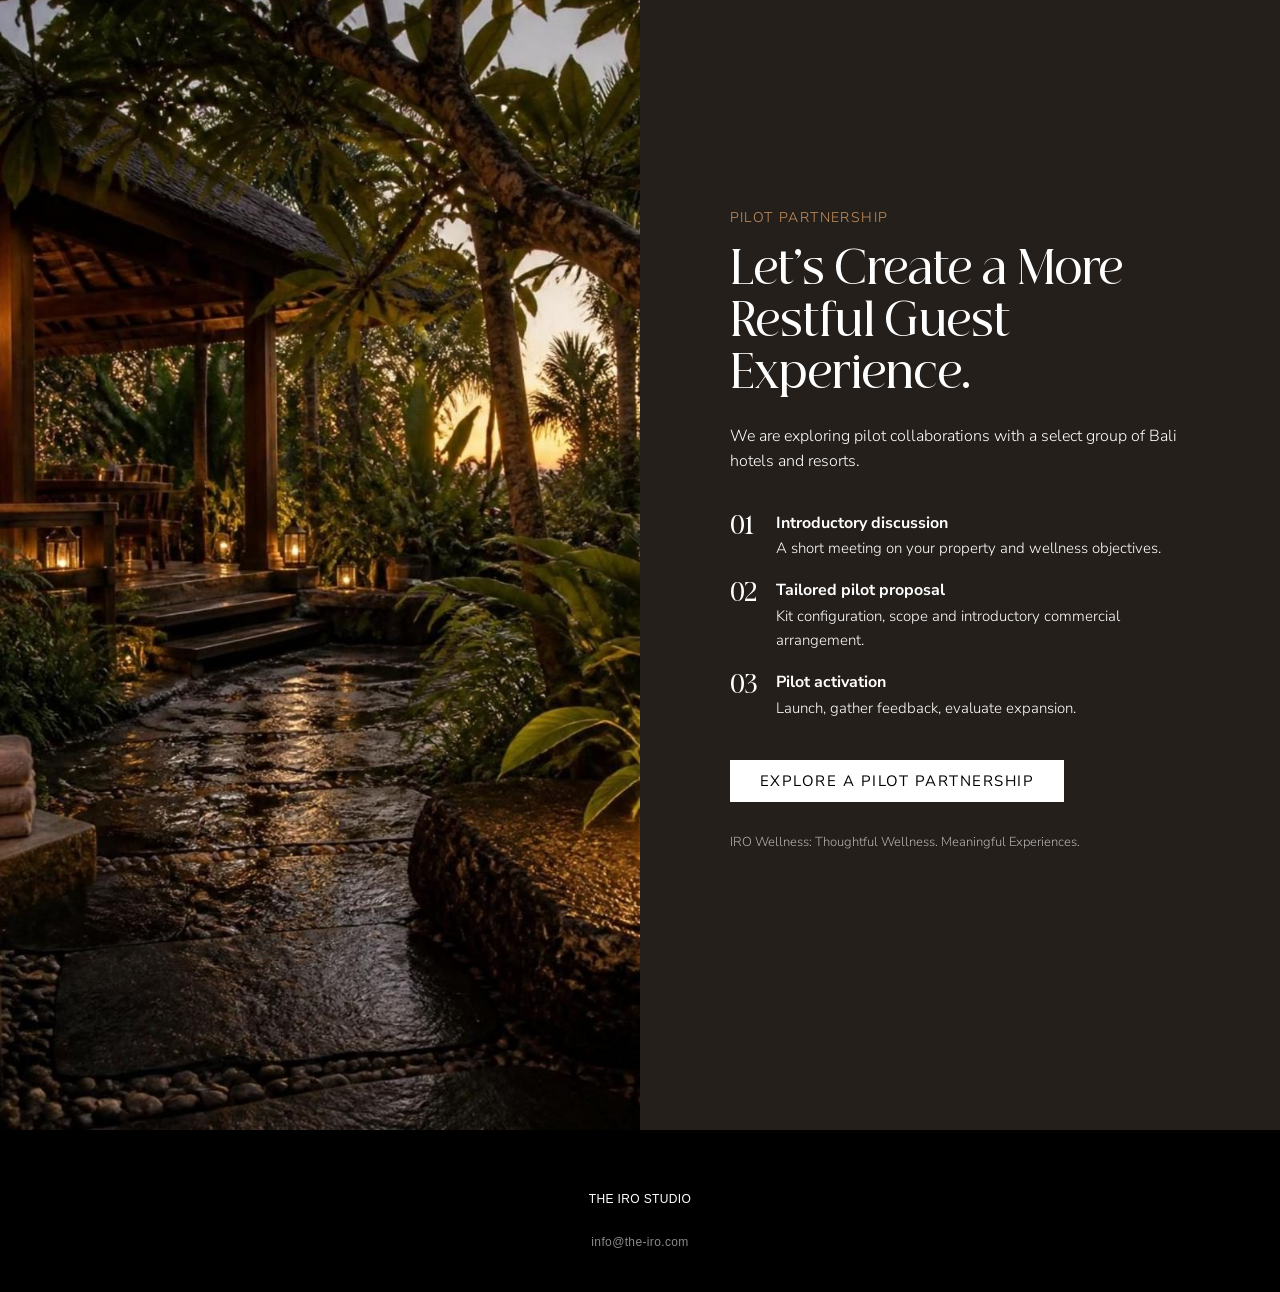
==== commit c3f9b238: "Draft: restyle sleep page in homepage design, remove copyright line Co-Authored-By: Claude Opus 5.5 " ====
--- a/sleep.html
+++ b/sleep.html
@@ -20,161 +20,153 @@
   <link rel="stylesheet" href="styles.css">
   <link rel="stylesheet" href="sleep.css">
 </head>
-<body class="sleep">
+<body>
 
   <nav class="topbar">
     <a href="./" class="topbar__home">The IRO <span>|</span> Studio</a>
-    <a href="mailto:info@the-iro.com?subject=IRO%20Sleep%20Essentials%20Pilot%20Partnership" class="topbar__cta">Become a pilot partner</a>
+    <a href="#pilot" class="topbar__cta">Become a pilot partner</a>
   </nav>
 
   <!-- HERO -->
   <header class="s-hero">
     <img class="s-hero__img" src="assets/img/sleep/hero.jpg" alt="Softly lit hotel bedroom at dusk with a view of the tropical garden">
-    <div class="s-hero__card">
-      <p class="kicker">IRO WELLNESS <span>|</span> BALI HOTEL PARTNER PROGRAMME</p>
-      <h1>IRO Sleep<br>Essentials</h1>
-      <span class="copper-rule"></span>
-      <p class="s-hero__tag">Elevate the Stay. Enhance the Rest.</p>
+    <div class="s-hero__body">
+      <p class="eyebrow">IRO WELLNESS · BALI HOTEL PARTNER PROGRAMME</p>
+      <h1 class="headline">IRO Sleep Essentials</h1>
+      <p class="lead">Elevate the Stay. Enhance the Rest.</p>
       <p class="s-hero__sub">A curated in-room sleep wellness experience for hotels &amp; resorts.</p>
+      <a class="btn" href="#pilot">EXPLORE A PILOT PARTNERSHIP</a>
     </div>
   </header>
 
   <main>
 
     <!-- WHY -->
-    <section class="s-section">
-      <div class="s-wrap">
-        <h2 class="s-h2">A Better Night’s Rest Is Part of a Better Stay.</h2>
-        <span class="copper-rule"></span>
-        <p class="s-intro">Hotels have invested in beautiful rooms, dining and wellness facilities. The overnight experience itself is an opportunity to differentiate.</p>
-        <div class="s-cards">
-          <article>
-            <img src="assets/img/sleep/guest.jpg" alt="Bedside lamp glowing beside crisp pillows" loading="lazy">
-            <h3>Enhance guest experience</h3>
-            <p>A distinctive, memorable in-room wellness touchpoint.</p>
-          </article>
-          <article>
-            <img src="assets/img/sleep/differentiate.jpg" alt="Canopy bed in a villa overlooking the sea at sunset" loading="lazy">
-            <h3>Differentiate your property</h3>
-            <p>A wellness-led experience beyond standard room amenities.</p>
-          </article>
-          <article>
-            <img src="assets/img/sleep/revenue.jpg" alt="Curated amenities arranged on a wooden shelf" loading="lazy">
-            <h3>Explore new revenue</h3>
-            <p>Premium packages, room upgrades and selected retail products.</p>
-          </article>
+    <section class="s-center dark">
+      <p class="eyebrow">WHY SLEEP</p>
+      <h2 class="headline">A Better Night’s Rest Is<br>Part of a Better Stay.</h2>
+      <span class="rule-h rule-h--center"></span>
+      <p class="s-lead">Hotels have invested in beautiful rooms, dining and wellness facilities. The overnight experience itself is an opportunity to differentiate.</p>
+      <div class="tiles tiles--3">
+        <div class="tile tile--charcoal">
+          <img src="assets/img/sleep/guest.jpg" alt="Bedside lamp glowing beside crisp pillows" loading="lazy">
+          <p>Enhance guest experience<small>A distinctive, memorable in-room wellness touchpoint.</small></p>
         </div>
-        <p class="s-note">Wellness does not always require a new spa, a major renovation or a large capital investment.</p>
+        <div class="tile tile--sand">
+          <img src="assets/img/sleep/differentiate.jpg" alt="Canopy bed in a villa overlooking the sea at sunset" loading="lazy">
+          <p>Differentiate your property<small>A wellness-led experience beyond standard room amenities.</small></p>
+        </div>
+        <div class="tile tile--teal">
+          <img src="assets/img/sleep/revenue.jpg" alt="Curated amenities arranged on a wooden shelf" loading="lazy">
+          <p>Explore new revenue<small>Premium packages, room upgrades and selected retail products.</small></p>
+        </div>
       </div>
+      <p class="s-lead s-lead--after">Wellness does not always require a new spa, a major renovation or a large capital investment.</p>
     </section>
 
     <!-- THE KIT -->
-    <section class="s-split">
-      <img class="s-split__img" src="assets/img/sleep/kit.jpg" alt="Sleep kit on a bed: silk eye mask, ritual card and botanical oil" loading="lazy">
-      <div class="s-split__body">
-        <h2 class="s-h2">A Thoughtfully Curated Sleep Experience, Delivered In-Room.</h2>
-        <span class="copper-rule"></span>
-        <p class="s-intro">Selected comfort amenities plus a simple guided evening wind-down, designed to complement a hotel’s rooms, service standards and brand.</p>
-        <div class="s-grid2">
-          <div><h3>Comfort</h3><p>Premium sleep eye mask and selected comfort accessories.</p></div>
-          <div><h3>Calm</h3><p>Evening ritual card and optional suitable botanical or sensory amenities.</p></div>
-          <div><h3>Unwind</h3><p>QR-accessible guided relaxation, breathing and wind-down content.</p></div>
-          <div><h3>Personal touch</h3><p>Beautiful packaging, guest instructions, optional hotel co-branding.</p></div>
-        </div>
-        <p class="s-small">Kit composition is tailored to each property’s positioning, guest profile, budget and operations.</p>
+    <section class="teaser">
+      <img class="teaser__img" src="assets/img/sleep/kit.jpg" alt="Sleep kit on a bed: silk eye mask, ritual card and botanical oil" loading="lazy">
+      <div class="teaser__body">
+        <p class="eyebrow">THE EXPERIENCE</p>
+        <h2 class="headline">A Thoughtfully Curated Sleep Experience, Delivered In-Room.</h2>
+        <p>Selected comfort amenities plus a simple guided evening wind-down, designed to complement a hotel’s rooms, service standards and brand.</p>
+        <dl class="s-list">
+          <div><dt>Comfort</dt><dd>Premium sleep eye mask and selected comfort accessories.</dd></div>
+          <div><dt>Calm</dt><dd>Evening ritual card and optional suitable botanical or sensory amenities.</dd></div>
+          <div><dt>Unwind</dt><dd>QR-accessible guided relaxation, breathing and wind-down content.</dd></div>
+          <div><dt>Personal touch</dt><dd>Beautiful packaging, guest instructions, optional hotel co-branding.</dd></div>
+        </dl>
+        <p class="s-fine">Kit composition is tailored to each property’s positioning, guest profile, budget and operations.</p>
       </div>
     </section>
 
     <div class="s-band"><img src="assets/img/sleep/band.jpg" alt="" loading="lazy"></div>
 
     <!-- HOW IT WORKS -->
-    <section class="s-section">
-      <div class="s-wrap">
-        <h2 class="s-h2">A Small Enhancement. A Meaningful Guest Touchpoint.</h2>
-        <span class="copper-rule"></span>
-        <div class="s-grid2 s-grid2--wide">
-          <div><h3>Low initial investment</h3><p>Start with limited kits or selected rooms.</p></div>
-          <div><h3>Minimal disruption</h3><p>Fits housekeeping, guest services or room preparation.</p></div>
-          <div><h3>Flexible offering</h3><p>Welcome amenity, room inclusion, add-on or package component.</p></div>
-          <div><h3>Adaptable to your brand</h3><p>Kit, packaging and communications tailored.</p></div>
-        </div>
-        <ol class="s-steps">
-          <li><span>01</span>Select rooms or packages</li>
-          <li><span>02</span>Agree the kit configuration</li>
-          <li><span>03</span>Brief staff</li>
-          <li><span>04</span>Launch the guest experience</li>
-          <li><span>05</span>Collect feedback and review</li>
-        </ol>
-        <p class="s-note">Start with existing rooms. No major infrastructure required.</p>
-      </div>
+    <section class="s-center dark">
+      <p class="eyebrow">HOW IT WORKS</p>
+      <h2 class="headline">A Small Enhancement.<br>A Meaningful Guest Touchpoint.</h2>
+      <span class="rule-h rule-h--center"></span>
+      <dl class="s-list s-list--grid">
+        <div><dt>Low initial investment</dt><dd>Start with limited kits or selected rooms.</dd></div>
+        <div><dt>Minimal disruption</dt><dd>Fits housekeeping, guest services or room preparation.</dd></div>
+        <div><dt>Flexible offering</dt><dd>Welcome amenity, room inclusion, add-on or package component.</dd></div>
+        <div><dt>Adaptable to your brand</dt><dd>Kit, packaging and communications tailored.</dd></div>
+      </dl>
+      <ol class="s-steps">
+        <li><span>01</span>Select rooms or packages</li>
+        <li><span>02</span>Agree the kit configuration</li>
+        <li><span>03</span>Brief staff</li>
+        <li><span>04</span>Launch the guest experience</li>
+        <li><span>05</span>Collect feedback and review</li>
+      </ol>
+      <p class="s-lead s-lead--after">Start with existing rooms. No major infrastructure required.</p>
     </section>
 
     <!-- FOUNDING PARTNERS -->
-    <section class="s-split s-split--reverse">
-      <img class="s-split__img" src="assets/img/sleep/door.jpg" alt="Carved wooden doorway opening onto a lantern-lit path" loading="lazy">
-      <div class="s-split__body">
-        <h2 class="s-h2">Be Among Our First IRO Sleep Hotel Partners.</h2>
-        <span class="copper-rule"></span>
-        <p class="s-intro">IRO Wellness is inviting a small group of selected Bali hotels and resorts to join the initial launch.</p>
-        <div class="s-partners">
-          <div class="s-stat">
-            <p class="s-stat__num">3–5</p>
-            <h3>selected hotel partners</h3>
-            <p>A focused group to refine the programme and build reference experiences.</p>
-          </div>
-          <div class="s-partners__list">
-            <div><h3>Low-barrier arrangement</h3><p>Pilot kits at cost or a preferential introductory price, subject to agreed configuration and terms.</p></div>
-            <div><h3>Flexible starting scope</h3><p>Limited kits or selected rooms; optional short guest surveys.</p></div>
-            <div><h3>Collaborative review</h3><p>Feedback, practicality and commercial potential reviewed before any expansion.</p></div>
-          </div>
+    <section class="teaser teaser--reverse">
+      <img class="teaser__img" src="assets/img/sleep/door.jpg" alt="Carved wooden doorway opening onto a lantern-lit path" loading="lazy">
+      <div class="teaser__body">
+        <p class="eyebrow">FOUNDING PARTNERS</p>
+        <h2 class="headline">Be Among Our First IRO Sleep Hotel Partners.</h2>
+        <p>IRO Wellness is inviting a small group of selected Bali hotels and resorts to join the initial launch.</p>
+        <div class="s-stat">
+          <span class="s-stat__num">3–5</span>
+          <span class="s-stat__label">selected hotel partners<small>A focused group to refine the programme and build reference experiences.</small></span>
         </div>
+        <dl class="s-list">
+          <div><dt>Low-barrier arrangement</dt><dd>Pilot kits at cost or a preferential introductory price, subject to agreed configuration and terms.</dd></div>
+          <div><dt>Flexible starting scope</dt><dd>Limited kits or selected rooms; optional short guest surveys.</dd></div>
+          <div><dt>Collaborative review</dt><dd>Feedback, practicality and commercial potential reviewed before any expansion.</dd></div>
+        </dl>
       </div>
     </section>
 
     <!-- PATH -->
-    <section class="s-section">
-      <div class="s-wrap">
-        <h2 class="s-h2">One Starting Point. More Possibilities Ahead.</h2>
-        <span class="copper-rule"></span>
-        <p class="s-intro">Sleep Essentials is an accessible introduction to the broader IRO Wellness ecosystem.</p>
-        <div class="s-path">
-          <article>
-            <span class="s-path__num">01</span>
-            <h3>IRO Sleep Essentials</h3>
-            <p class="s-path__lead">Curated kits and simple rituals</p>
-            <p>Minimal setup, low entry cost, guest feedback.</p>
-          </article>
-          <article>
-            <span class="s-path__num">02</span>
-            <h3>IRO Sleep Signature</h3>
-            <p class="s-path__lead">Personalised premium sleep</p>
-            <p>Sleep-enhanced rooms, curated guest journeys, premium packages, staff training.</p>
-          </article>
-          <article>
-            <span class="s-path__num">03</span>
-            <h3>IRO Wellness Programmes</h3>
-            <p class="s-path__lead">IRO Sleep · IRO Recover · IRO Longevity</p>
-            <p>Programme standards, tailored experiences.</p>
-          </article>
+    <section class="s-center dark">
+      <p class="eyebrow">THE IRO WELLNESS ECOSYSTEM</p>
+      <h2 class="headline">One Starting Point.<br>More Possibilities Ahead.</h2>
+      <span class="rule-h rule-h--center"></span>
+      <p class="s-lead">Sleep Essentials is an accessible introduction to the broader IRO Wellness ecosystem.</p>
+      <div class="s-path">
+        <div class="s-path__item tile--charcoal">
+          <span>01</span>
+          <h3>IRO Sleep Essentials</h3>
+          <p class="s-path__lead">Curated kits and simple rituals</p>
+          <p>Minimal setup, low entry cost, guest feedback.</p>
         </div>
-        <p class="s-note">Begin with a simple guest experience. Expand only when the value is demonstrated.</p>
+        <div class="s-path__item tile--teal">
+          <span>02</span>
+          <h3>IRO Sleep Signature</h3>
+          <p class="s-path__lead">Personalised premium sleep</p>
+          <p>Sleep-enhanced rooms, curated guest journeys, premium packages, staff training.</p>
+        </div>
+        <div class="s-path__item tile--navy">
+          <span>03</span>
+          <h3>IRO Wellness Programmes</h3>
+          <p class="s-path__lead">IRO Sleep · IRO Recover · IRO Longevity</p>
+          <p>Programme standards, tailored experiences.</p>
+        </div>
       </div>
+      <p class="s-lead s-lead--after">Begin with a simple guest experience. Expand only when the value is demonstrated.</p>
+      <span class="rule-v"></span>
     </section>
 
     <!-- CTA -->
-    <section class="s-split s-split--reverse s-split--cta" id="pilot">
-      <img class="s-split__img" src="assets/img/sleep/path.jpg" alt="Garden path lit by lanterns after rain" loading="lazy">
-      <div class="s-split__body">
-        <h2 class="s-h2">Let’s Create a More Restful Guest Experience.</h2>
-        <span class="copper-rule"></span>
-        <p class="s-intro">We are exploring pilot collaborations with a select group of Bali hotels and resorts.</p>
+    <section class="teaser" id="pilot">
+      <img class="teaser__img" src="assets/img/sleep/path.jpg" alt="Garden path lit by lanterns after rain" loading="lazy">
+      <div class="teaser__body">
+        <p class="eyebrow">PILOT PARTNERSHIP</p>
+        <h2 class="headline">Let’s Create a More Restful Guest Experience.</h2>
+        <p>We are exploring pilot collaborations with a select group of Bali hotels and resorts.</p>
         <ol class="s-numbered">
-          <li><strong>Introductory discussion:</strong> a short meeting on your property and wellness objectives.</li>
-          <li><strong>Tailored pilot proposal:</strong> kit configuration, scope and introductory commercial arrangement.</li>
-          <li><strong>Pilot activation:</strong> launch, gather feedback, evaluate expansion.</li>
+          <li><strong>Introductory discussion</strong>A short meeting on your property and wellness objectives.</li>
+          <li><strong>Tailored pilot proposal</strong>Kit configuration, scope and introductory commercial arrangement.</li>
+          <li><strong>Pilot activation</strong>Launch, gather feedback, evaluate expansion.</li>
         </ol>
-        <a class="s-btn" href="mailto:info@the-iro.com?subject=IRO%20Sleep%20Essentials%20Pilot%20Partnership">Explore a pilot partnership</a>
-        <p class="s-small">IRO Wellness: Thoughtful Wellness. Meaningful Experiences.</p>
+        <a class="btn" href="mailto:info@the-iro.com?subject=IRO%20Sleep%20Essentials%20Pilot%20Partnership">EXPLORE A PILOT PARTNERSHIP</a>
+        <p class="s-fine">IRO Wellness: Thoughtful Wellness. Meaningful Experiences.</p>
       </div>
     </section>
 
@@ -183,7 +175,6 @@
   <footer class="footer">
     <a href="./">THE IRO STUDIO</a>
     <p class="footer__mail"><a href="mailto:info@the-iro.com">info@the-iro.com</a></p>
-    <p class="footer__copy">© 2024 INDONESIA WELLNESS SOLUTIONS</p>
   </footer>
 
 </body>
--- a/sleep.css
+++ b/sleep.css
@@ -1,24 +1,11 @@
-/* IRO Sleep Essentials page — builds on styles.css */
-
-.sleep {
-  --cream: #f3efe8;
-  --copper: #b0703f;
-  --espresso: #2a221d;
-  --text: #2b2724;
-  background: var(--cream);
-  color: var(--text);
-}
-
-.copper-rule { display: block; width: 72px; height: 1px; background: var(--copper); margin: 22px 0 26px; }
-.sleep h3 { font-family: var(--sans); font-weight: 700; font-size: 17px; margin-bottom: 4px; }
-.sleep p { font-weight: 300; }
+/* IRO Sleep Essentials page — uses the homepage design language from styles.css
+   (dark sections, serif headlines, white buttons, split "teaser" blocks, coloured tiles). */
 
 /* ---------- top bar ---------- */
 .topbar {
   position: absolute; top: 0; left: 0; right: 0; z-index: 2;
   display: flex; justify-content: space-between; align-items: center;
   padding: 22px 40px;
-  color: #fff;
 }
 .topbar a { text-decoration: none; }
 .topbar__home { font-family: var(--serif); font-size: 24px; font-style: italic; }
@@ -27,56 +14,36 @@
 .topbar__cta:hover { border-color: #fff; }
 
 /* ---------- hero ---------- */
-.s-hero { position: relative; min-height: 92vh; display: flex; align-items: center; padding: 120px 6vw 80px; }
+.s-hero { position: relative; min-height: 100vh; display: grid; place-items: center; text-align: center; padding: 120px 24px 90px; }
 .s-hero__img { position: absolute; inset: 0; width: 100%; height: 100%; object-fit: cover; }
-.s-hero::after { content: ""; position: absolute; inset: 0; background: linear-gradient(90deg, rgba(20,14,10,.45), transparent 60%); }
-.s-hero__card {
-  position: relative; z-index: 1;
-  background: var(--cream);
-  padding: 52px 56px;
-  max-width: 500px;
-}
-.kicker { font-size: 12px; letter-spacing: .12em; color: var(--copper); font-weight: 400 !important; }
-.kicker span { margin: 0 4px; }
-.s-hero h1 {
-  font-family: var(--serif);
-  font-weight: 500;
-  font-size: clamp(44px, 5vw, 68px);
-  line-height: 1.02;
-  letter-spacing: .02em;
-  text-transform: uppercase;
-  margin-top: 22px;
-}
-.s-hero__tag { font-weight: 700 !important; font-size: 18px; margin-bottom: 8px; }
+.s-hero::after { content: ""; position: absolute; inset: 0; background: rgba(20, 16, 13, .48); }
+.s-hero__body { position: relative; z-index: 1; max-width: 720px; }
+.s-hero .headline { font-size: clamp(42px, 6vw, 76px); margin: 18px 0 18px; }
+.s-hero .lead { margin-bottom: 10px; }
+.s-hero__sub { margin-bottom: 40px; opacity: .9; }
 
-/* ---------- generic section ---------- */
-.s-section { padding: 110px 40px; }
-.s-wrap { max-width: 1120px; margin: 0 auto; }
-.s-h2 {
-  font-family: var(--serif);
-  font-weight: 500;
-  font-size: clamp(30px, 3.4vw, 44px);
-  line-height: 1.15;
-  max-width: 820px;
-}
-.s-intro { font-size: 17px; max-width: 680px; }
-.s-note { margin-top: 44px; font-size: 16px; }
-.s-small { margin-top: 30px; font-size: 13px; opacity: .8; }
+/* ---------- centred dark sections (like Intro / What We Do) ---------- */
+.s-center { text-align: center; padding: 110px 40px; }
+.s-center .headline { margin: 16px 0 0; }
+.s-lead { font-size: 18px; max-width: 620px; margin: 0 auto 50px; }
+.s-lead--after { margin: 50px auto 0; }
 
-.s-cards { display: grid; grid-template-columns: repeat(3, 1fr); gap: 32px; margin-top: 44px; }
-.s-cards img { width: 100%; aspect-ratio: 16 / 9; object-fit: cover; margin-bottom: 18px; }
-.s-cards p { font-size: 15px; }
+/* three tiles with captions — same look as the homepage tiles */
+.tiles--3 { grid-template-columns: repeat(3, 1fr); max-width: 980px; }
+.tiles--3 .tile img { aspect-ratio: 4 / 3; }
+.tiles--3 .tile p { min-height: 170px; }
+.tile small { display: block; font-family: var(--sans); font-size: 15px; font-weight: 300; line-height: 1.5; margin-top: 10px; opacity: .9; }
 
-/* ---------- split (image + text) ---------- */
-.s-split { display: grid; grid-template-columns: 1fr 1.25fr; min-height: 720px; }
-.s-split--reverse { grid-template-columns: 1.25fr 1fr; }
-.s-split--reverse .s-split__img { order: 2; }
-.s-split__img { width: 100%; height: 100%; object-fit: cover; }
-.s-split__body { padding: 100px 6vw; align-self: center; }
+/* ---------- split blocks (homepage teaser) ---------- */
+.teaser--reverse .teaser__img { order: 2; }
+.teaser__img { min-height: 640px; max-height: none; }
+.teaser .headline { font-size: clamp(30px, 3.4vw, 44px); }
 
-.s-grid2 { display: grid; grid-template-columns: 1fr 1fr; gap: 30px 40px; margin-top: 44px; }
-.s-grid2 p { font-size: 15px; }
-.s-grid2--wide { max-width: 940px; }
+.s-list { display: grid; gap: 18px; margin: 34px 0 0; max-width: 520px; }
+.s-list dt { font-weight: 700; font-size: 16px; }
+.s-list dd { font-weight: 300; font-size: 15px; opacity: .9; }
+.s-list--grid { grid-template-columns: 1fr 1fr; gap: 30px 60px; max-width: 760px; margin: 10px auto 0; text-align: left; }
+.s-fine { font-size: 13px !important; opacity: .65; margin: 30px 0 0 !important; }
 
 .s-band img { width: 100%; height: clamp(160px, 17vw, 300px); object-fit: cover; }
 
@@ -84,56 +51,43 @@
 .s-steps {
   list-style: none;
   display: grid; grid-template-columns: repeat(5, 1fr); gap: 24px;
-  margin-top: 60px;
+  max-width: 1000px; margin: 70px auto 0;
+  text-align: left;
 }
-.s-steps li { border-top: 1px solid var(--copper); padding-top: 14px; font-weight: 700; font-size: 16px; line-height: 1.35; }
-.s-steps span { display: block; color: var(--copper); font-weight: 400; font-size: 14px; margin-bottom: 10px; }
+.s-steps li { border-top: 1px solid #fff; padding-top: 14px; font-weight: 700; line-height: 1.35; }
+.s-steps span { display: block; font-family: var(--serif); font-size: 26px; font-weight: 500; margin-bottom: 8px; }
 
-/* ---------- partners ---------- */
-.s-partners { display: grid; grid-template-columns: .8fr 1.2fr; gap: 40px; margin-top: 40px; }
-.s-stat .s-stat__num { font-family: var(--serif); font-size: 64px; line-height: 1; color: var(--copper); font-weight: 500 !important; }
-.s-stat h3 { margin-top: 8px; }
-.s-stat p, .s-partners__list p { font-size: 15px; }
-.s-partners__list { display: grid; gap: 22px; }
+/* ---------- founding partners stat ---------- */
+.s-stat { display: flex; align-items: center; gap: 22px; margin: 34px 0 6px; padding: 22px 0; border-top: 1px solid rgba(255,255,255,.25); border-bottom: 1px solid rgba(255,255,255,.25); max-width: 520px; }
+.s-stat__num { font-family: var(--serif); font-size: 64px; line-height: 1; white-space: nowrap; }
+.s-stat__label { font-weight: 700; }
+.s-stat__label small { display: block; font-weight: 300; font-size: 15px; opacity: .9; margin-top: 4px; }
 
-/* ---------- path ---------- */
-.s-path { display: grid; grid-template-columns: repeat(3, 1fr); gap: 24px; margin-top: 44px; }
-.s-path article { background: var(--espresso); color: #f3efe8; padding: 34px 32px 40px; }
-.s-path__num { display: block; color: var(--copper); font-size: 14px; border-bottom: 1px solid var(--copper); padding-bottom: 12px; margin-bottom: 18px; }
-.s-path h3 { font-family: var(--serif); font-weight: 500; font-size: 30px; line-height: 1.1; margin-bottom: 12px; }
-.s-path__lead { font-weight: 700 !important; font-size: 15px; margin-bottom: 10px; }
-.s-path p { font-size: 15px; }
+/* ---------- ecosystem path ---------- */
+.s-path { display: grid; grid-template-columns: repeat(3, 1fr); max-width: 980px; margin: 0 auto; text-align: left; }
+.s-path__item { padding: 34px 28px 44px; background: #282626; }
+.s-path__item.tile--teal { background: #274b4e; }
+.s-path__item.tile--navy { background: #203e66; }
+.s-path__item span { display: block; font-family: var(--serif); font-size: 26px; border-bottom: 1px solid rgba(255,255,255,.4); padding-bottom: 12px; margin-bottom: 20px; }
+.s-path__item h3 { font-family: var(--serif); font-weight: 500; font-size: 28px; line-height: 1.15; margin-bottom: 12px; }
+.s-path__lead { font-weight: 700; font-size: 15px; margin-bottom: 8px; }
+.s-path__item p { font-size: 15px; }
 
 /* ---------- CTA ---------- */
-.s-split--cta { background: #ece6dc; }
-.s-numbered { margin: 30px 0 40px 20px; }
-.s-numbered li { margin-bottom: 10px; font-weight: 300; }
-.s-numbered strong { font-weight: 700; }
-.s-btn {
-  display: inline-block;
-  background: var(--espresso);
-  color: #fff;
-  text-decoration: none;
-  font-size: 14px;
-  letter-spacing: .1em;
-  text-transform: uppercase;
-  padding: 14px 30px;
-  transition: background .25s;
-}
-.s-btn:hover { background: var(--copper); }
+.s-numbered { list-style: none; counter-reset: n; margin: 30px 0 40px; max-width: 480px; }
+.s-numbered li { counter-increment: n; position: relative; padding-left: 46px; margin-bottom: 18px; font-size: 15px; }
+.s-numbered li::before { content: "0" counter(n); position: absolute; left: 0; top: -3px; font-family: var(--serif); font-size: 24px; }
+.s-numbered strong { display: block; font-size: 16px; }
 
 /* ---------- mobile ---------- */
 @media (max-width: 900px) {
   .topbar { padding: 18px 22px; }
   .topbar__cta { display: none; }
-  .s-hero { min-height: 88vh; align-items: flex-end; padding: 100px 18px 28px; }
-  .s-hero__card { padding: 34px 28px; }
-  .s-section { padding: 80px 24px; }
-  .s-cards, .s-path { grid-template-columns: 1fr; }
-  .s-split, .s-split--reverse { grid-template-columns: 1fr; min-height: 0; }
-  .s-split--reverse .s-split__img { order: 0; }
-  .s-split__img { height: 70vw; max-height: 520px; }
-  .s-split__body { padding: 60px 24px 80px; }
-  .s-grid2, .s-partners { grid-template-columns: 1fr; }
-  .s-steps { grid-template-columns: 1fr 1fr; }
+  .s-center { padding: 80px 22px; }
+  .tiles--3, .s-path { grid-template-columns: 1fr; }
+  .tiles--3 .tile p { min-height: 0; }
+  .teaser--reverse .teaser__img { order: 0; }
+  .teaser__img { min-height: 0; }
+  .s-list--grid { grid-template-columns: 1fr; }
+  .s-steps { grid-template-columns: 1fr 1fr; gap: 26px 20px; }
 }
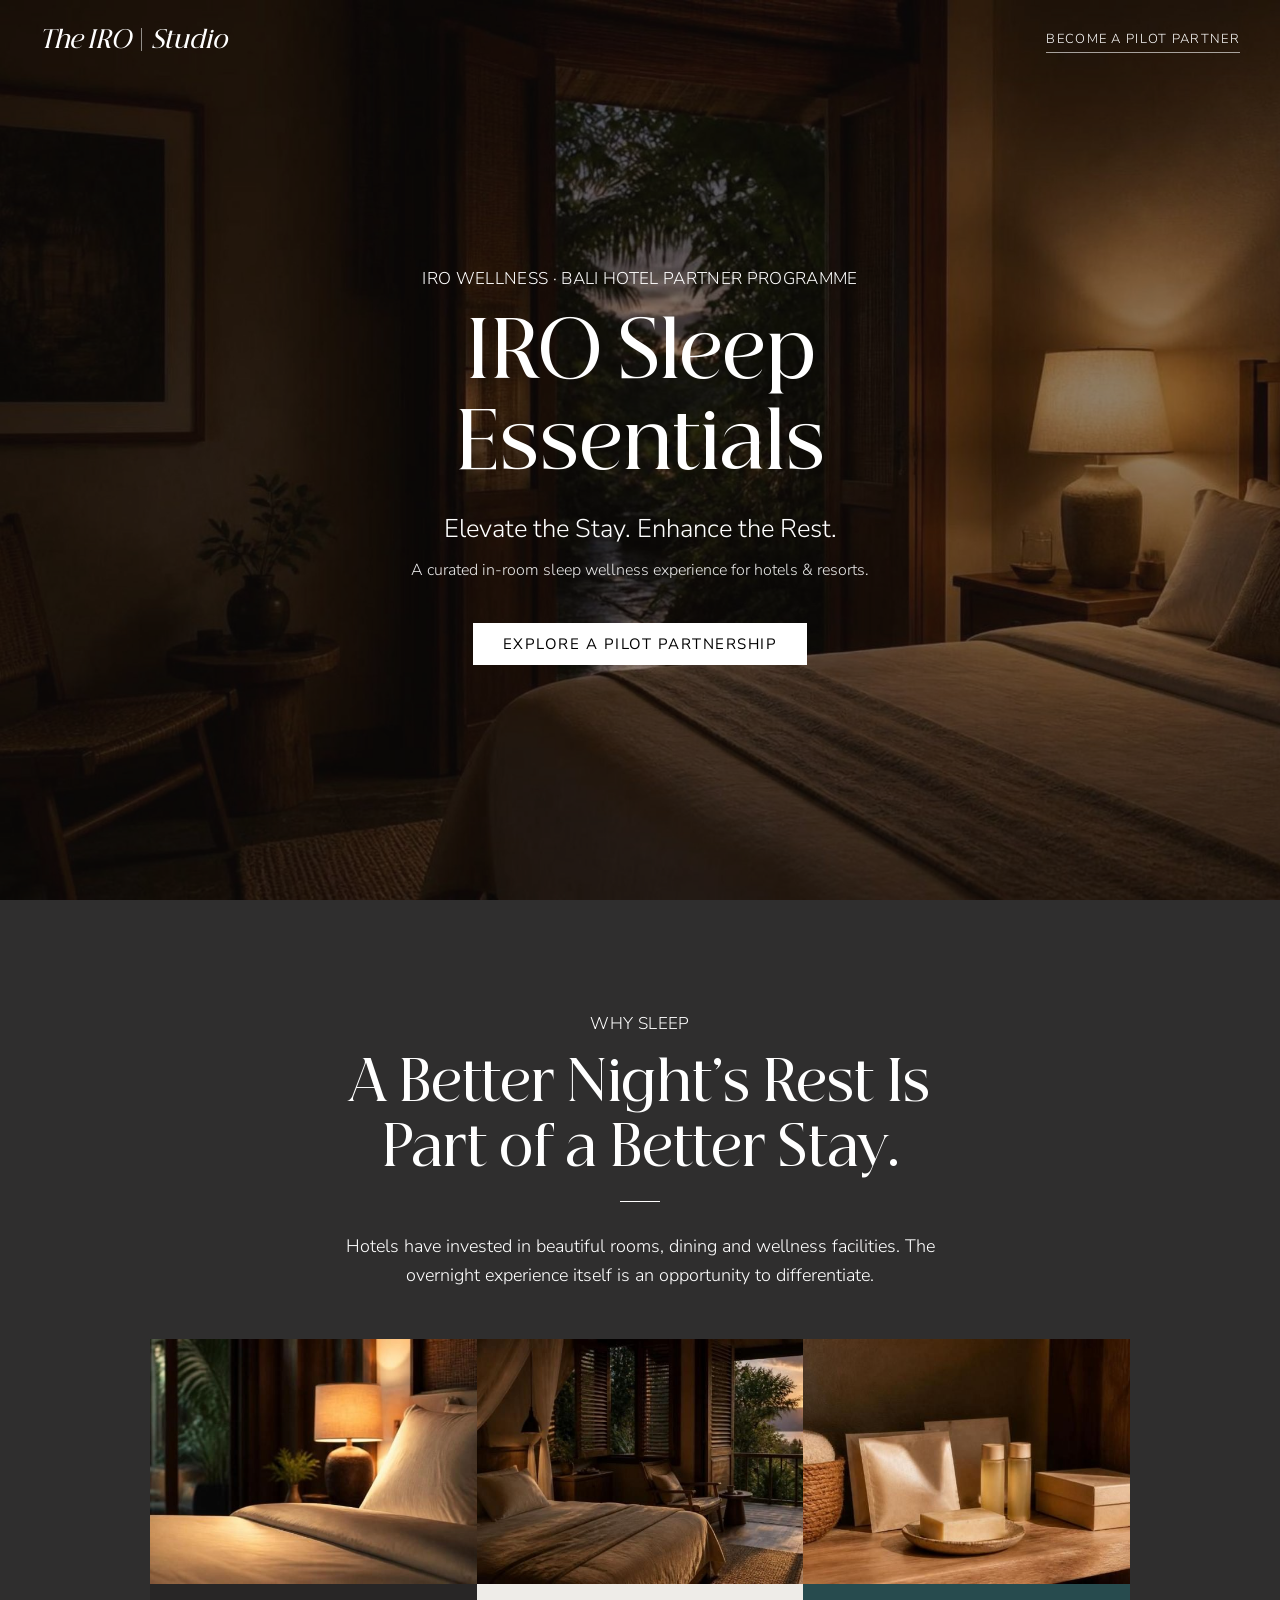
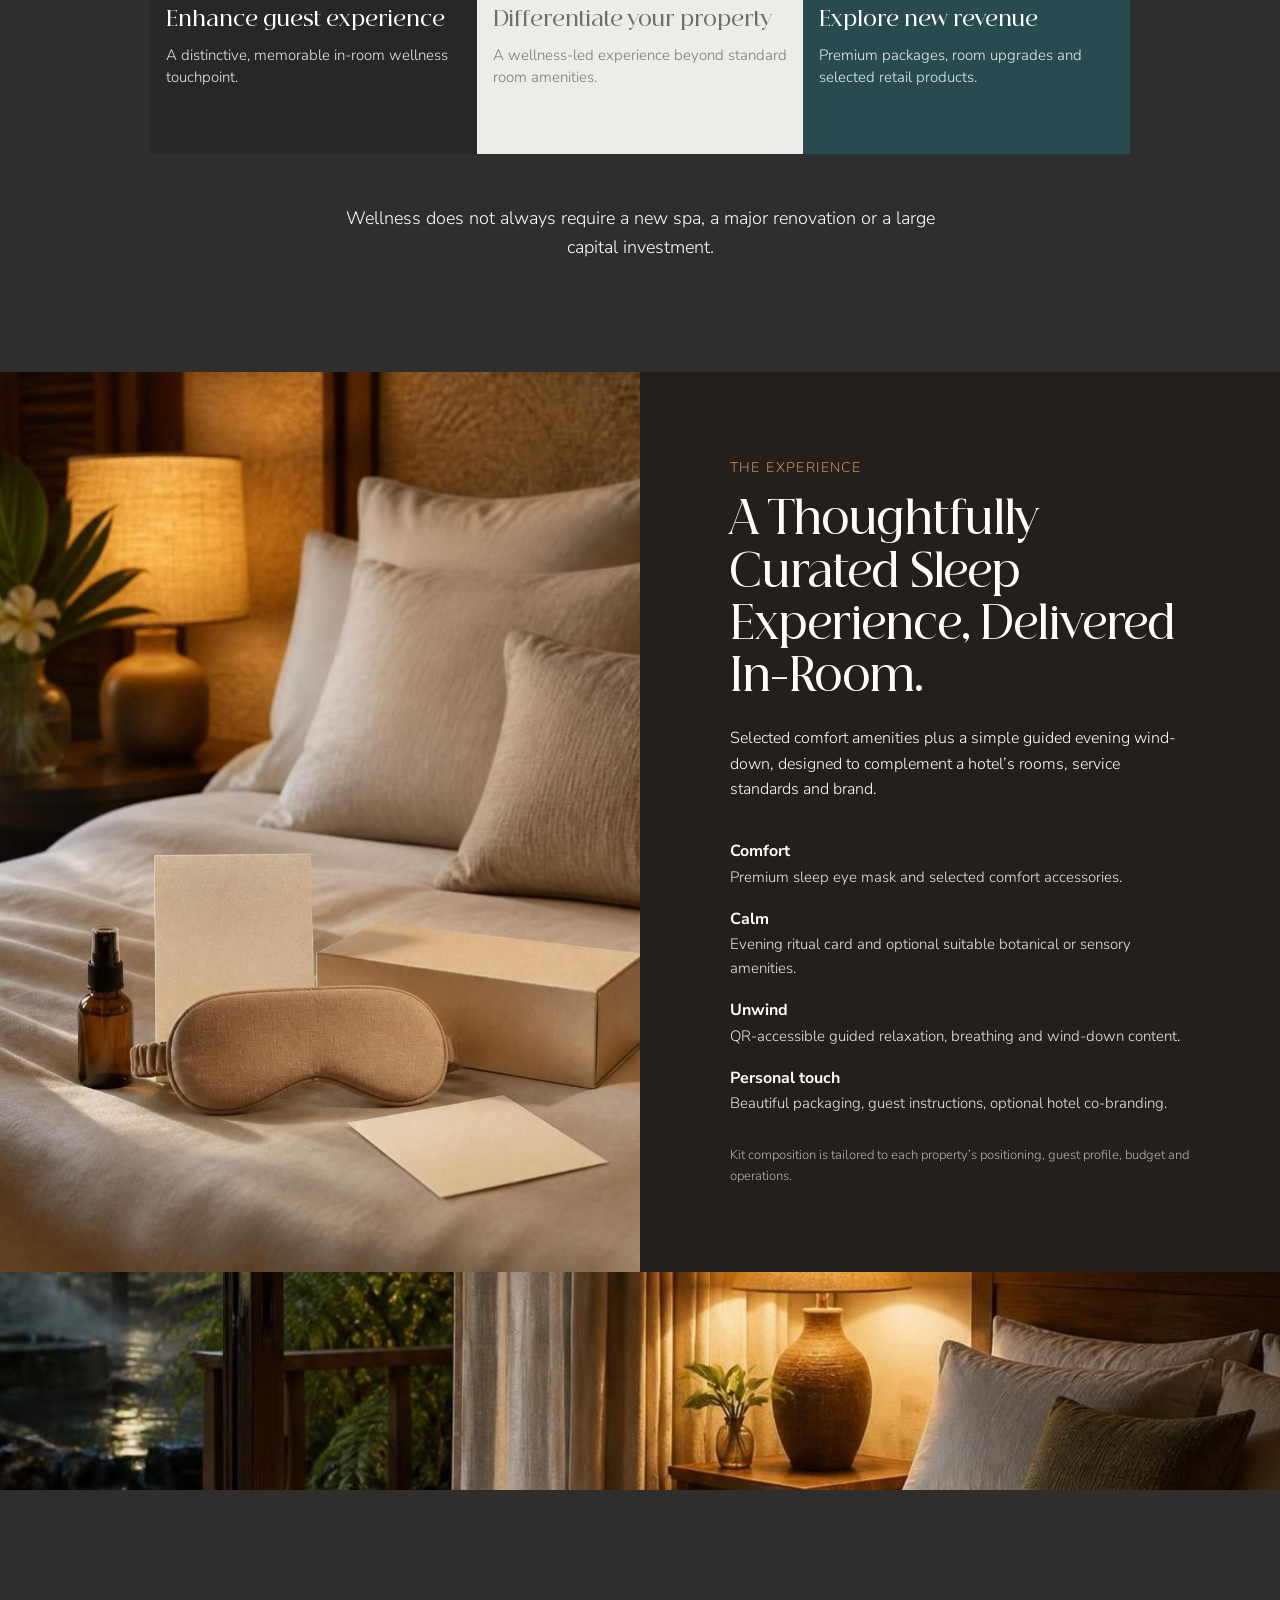
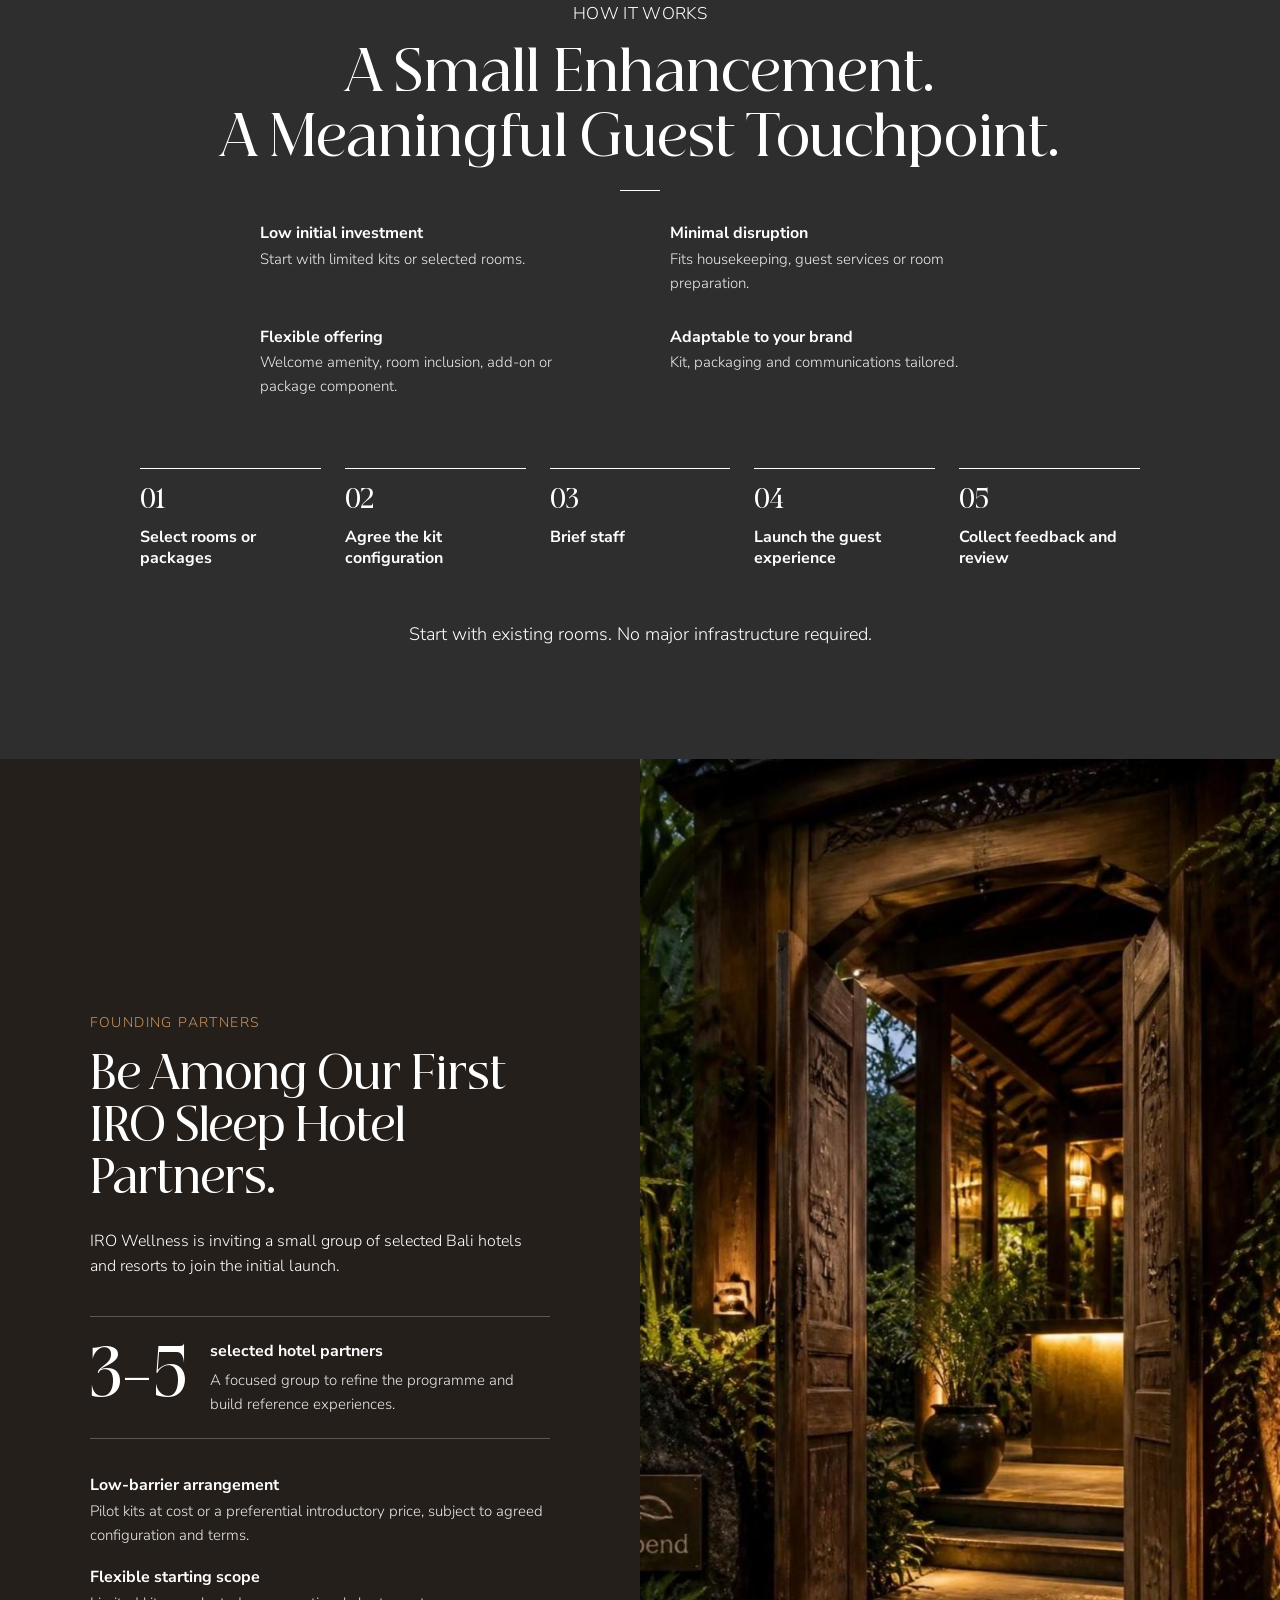
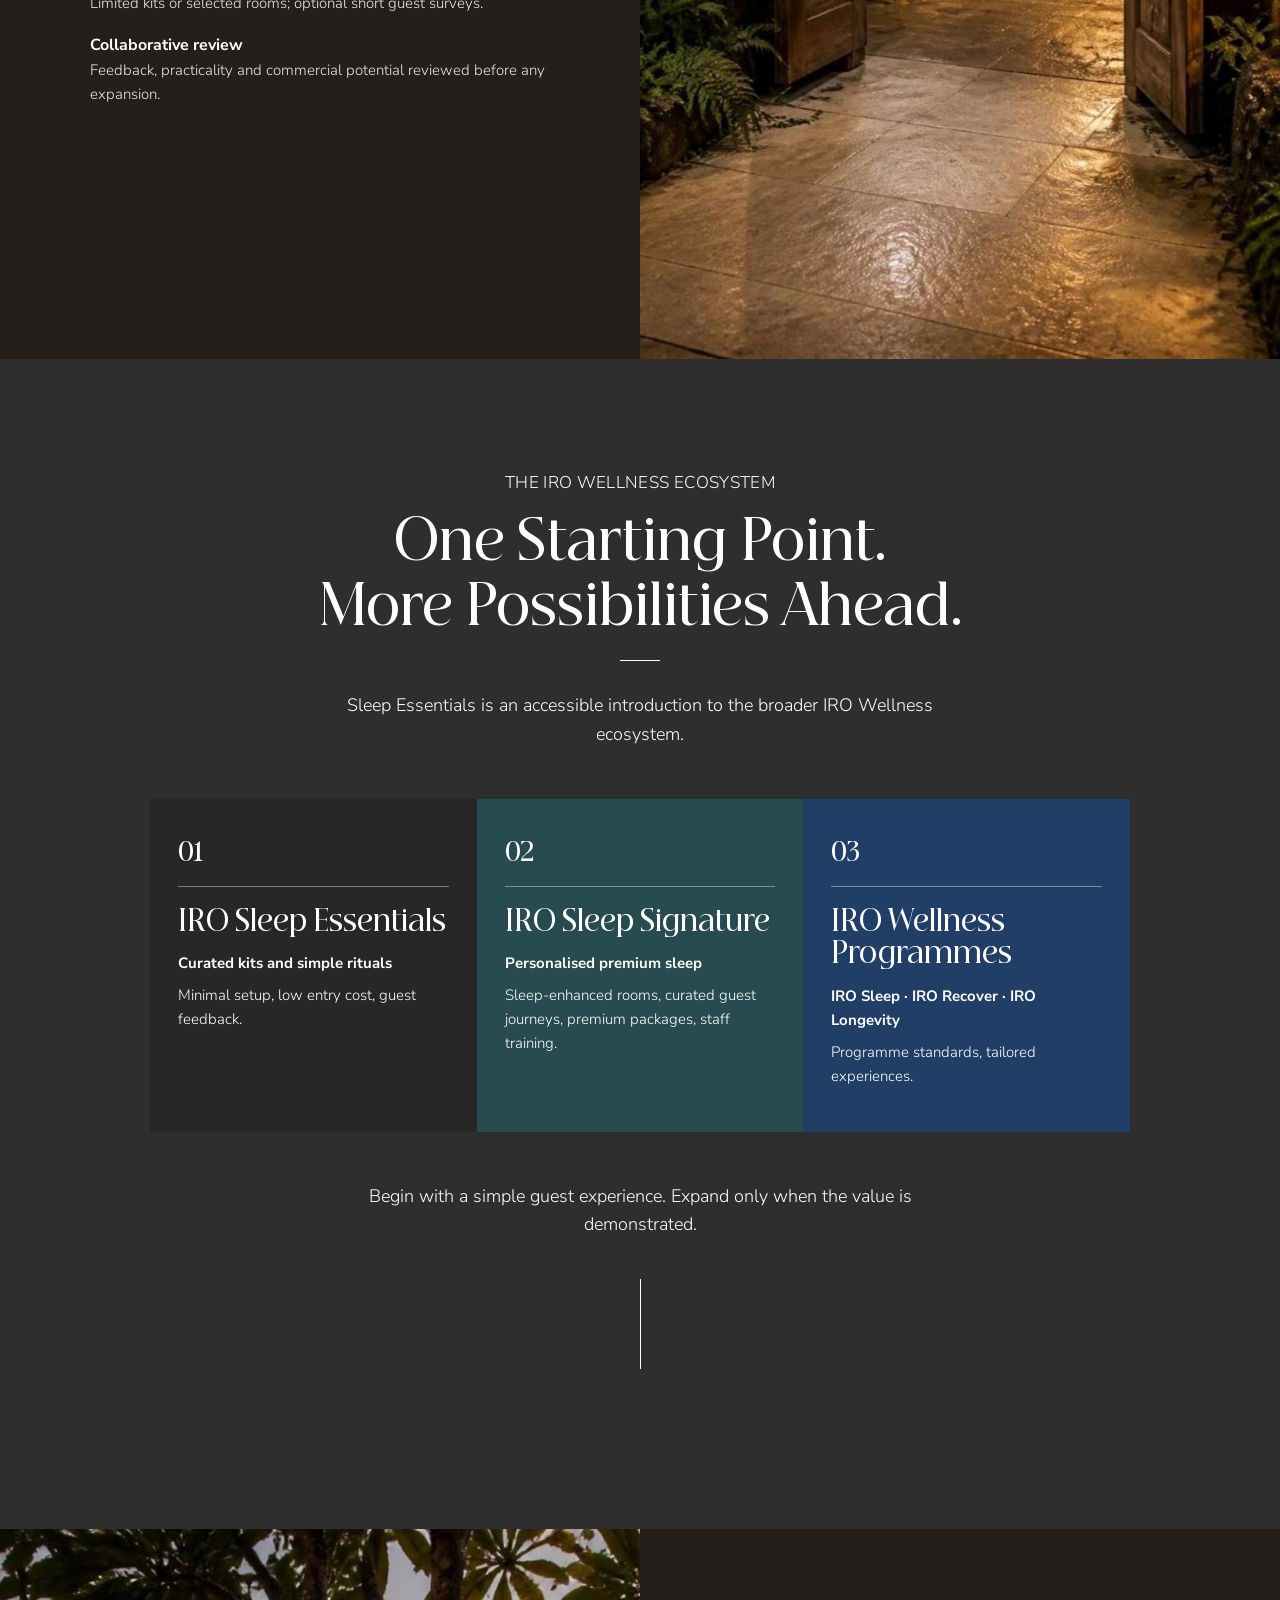
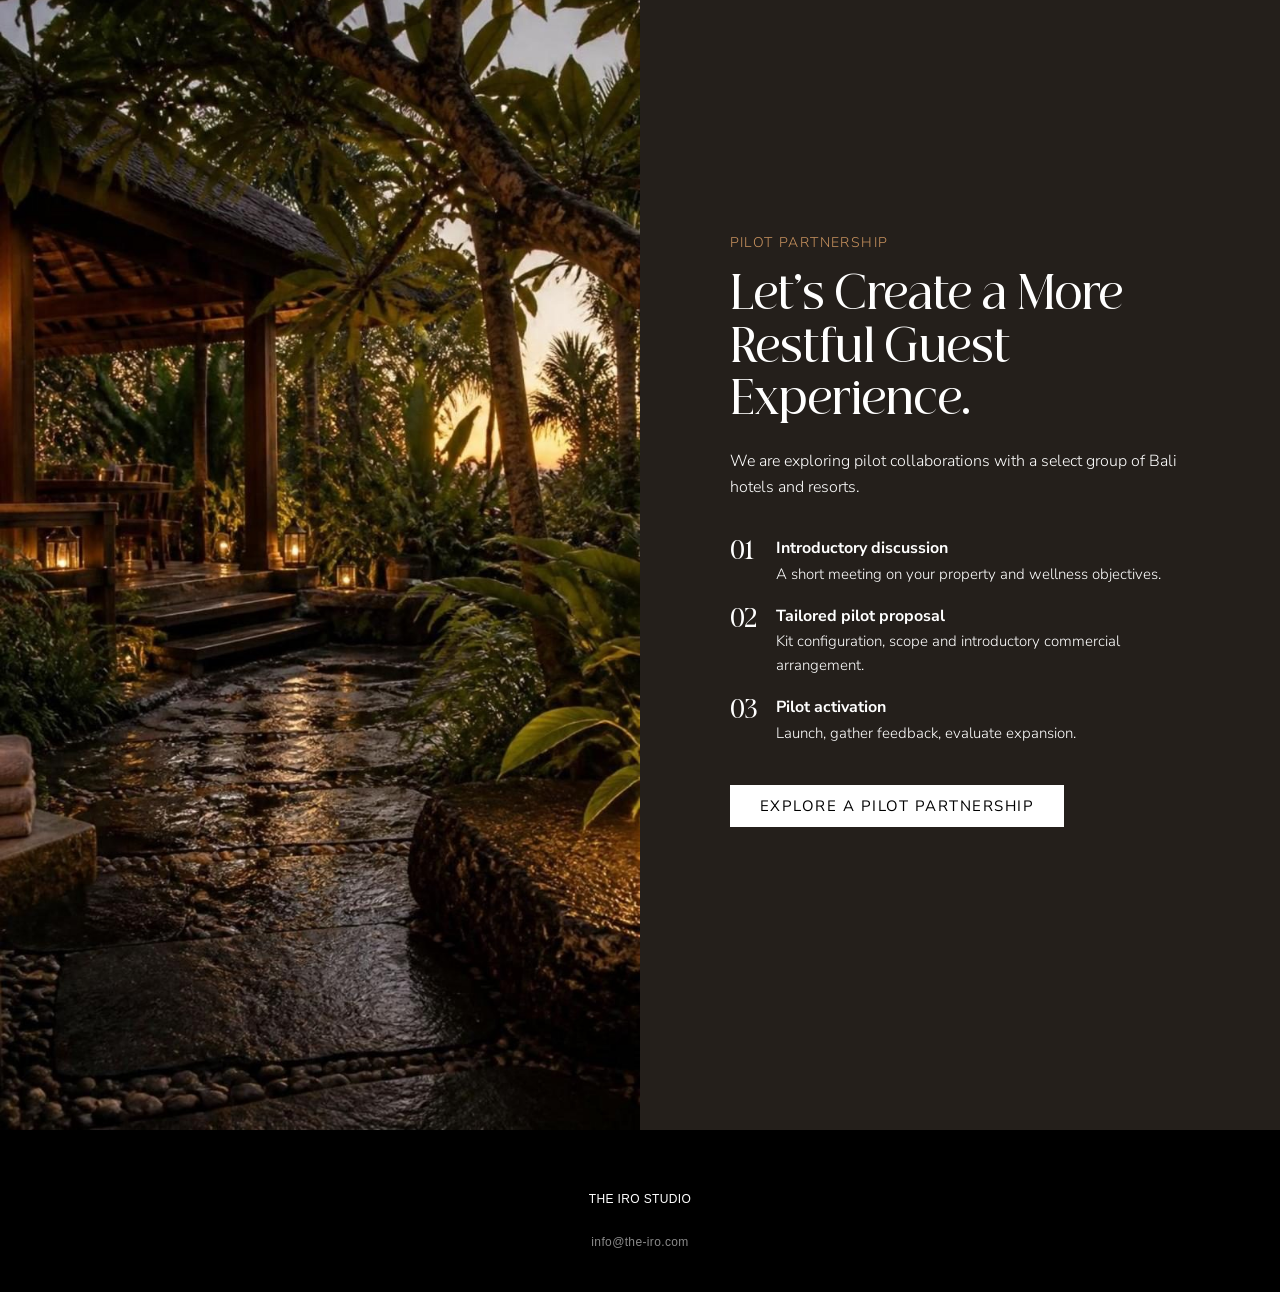
==== commit 29e84017: "Draft: remove IRO Wellness tagline from sleep page Co-Authored-By: Claude Opus 5.5 <noreply@anthropi" ====
--- a/sleep.html
+++ b/sleep.html
@@ -166,7 +166,6 @@
           <li><strong>Pilot activation</strong>Launch, gather feedback, evaluate expansion.</li>
         </ol>
         <a class="btn" href="mailto:info@the-iro.com?subject=IRO%20Sleep%20Essentials%20Pilot%20Partnership">EXPLORE A PILOT PARTNERSHIP</a>
-        <p class="s-fine">IRO Wellness: Thoughtful Wellness. Meaningful Experiences.</p>
       </div>
     </section>
 
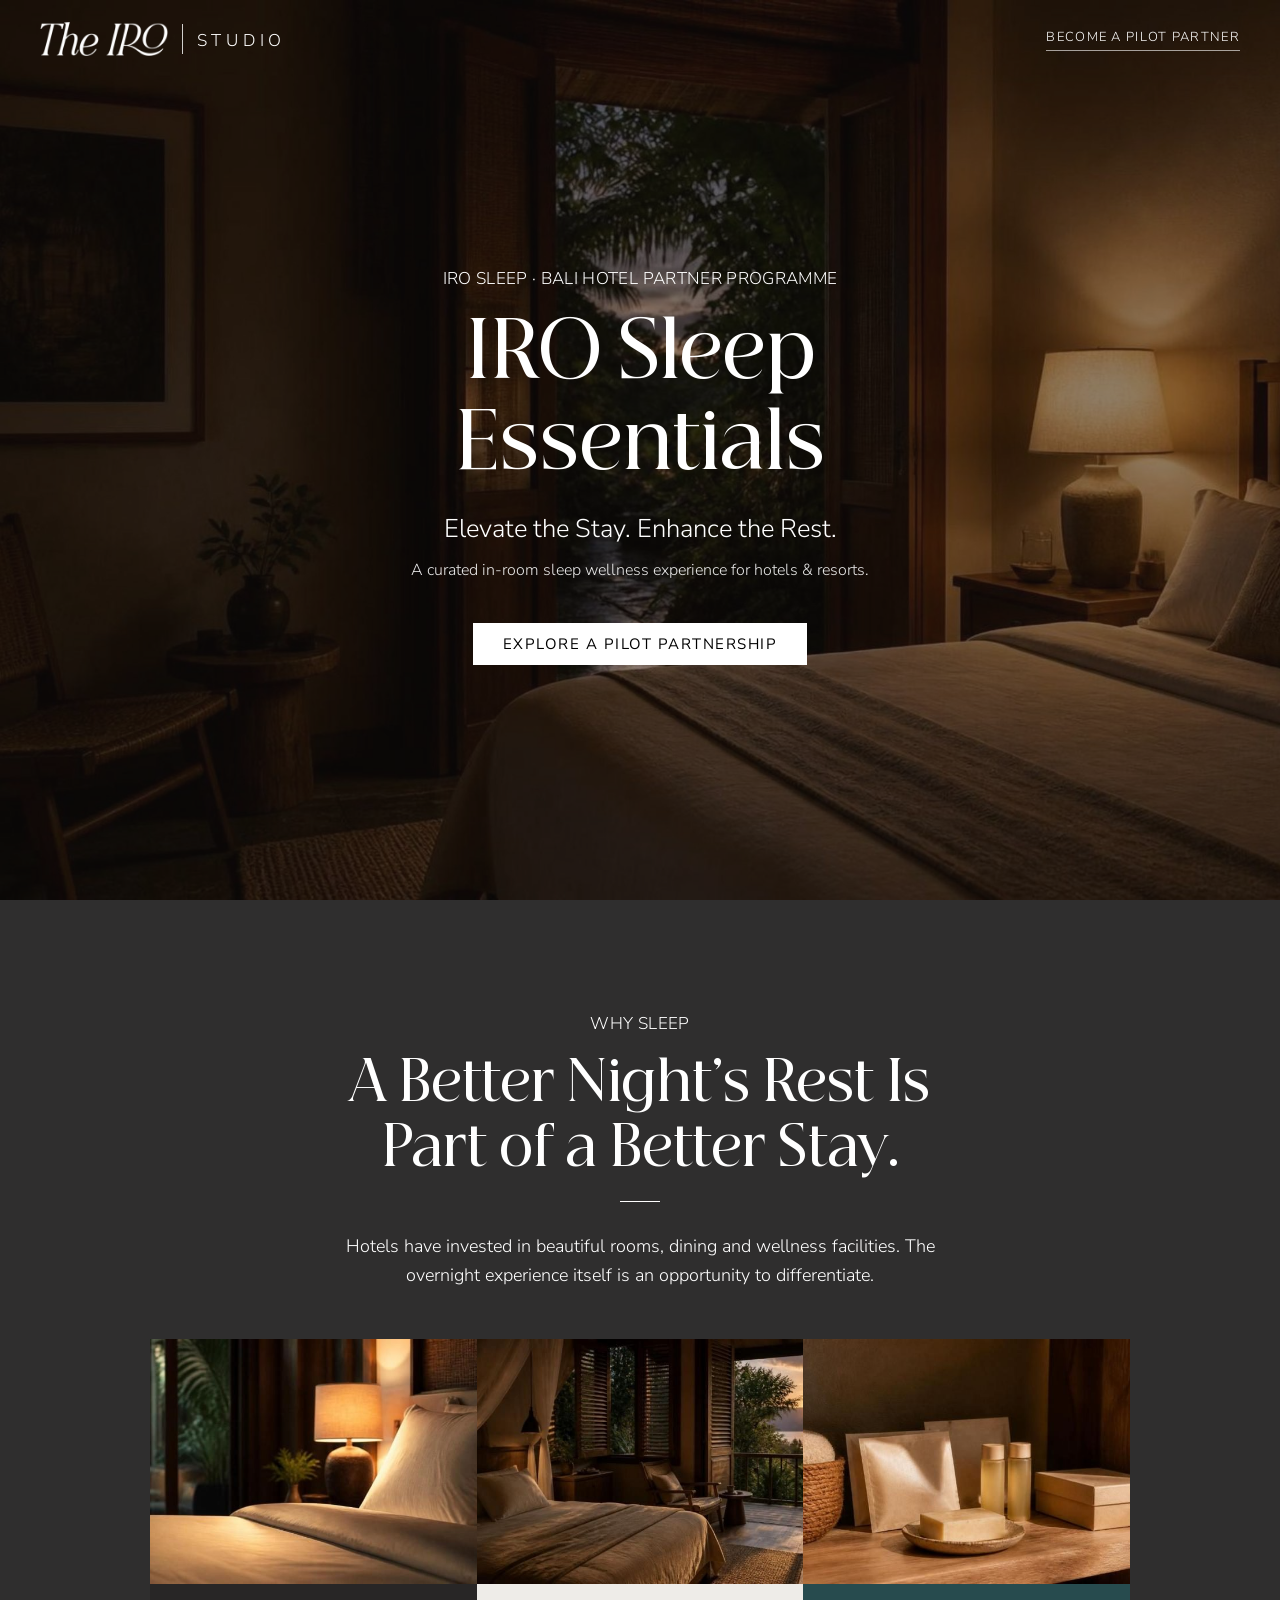
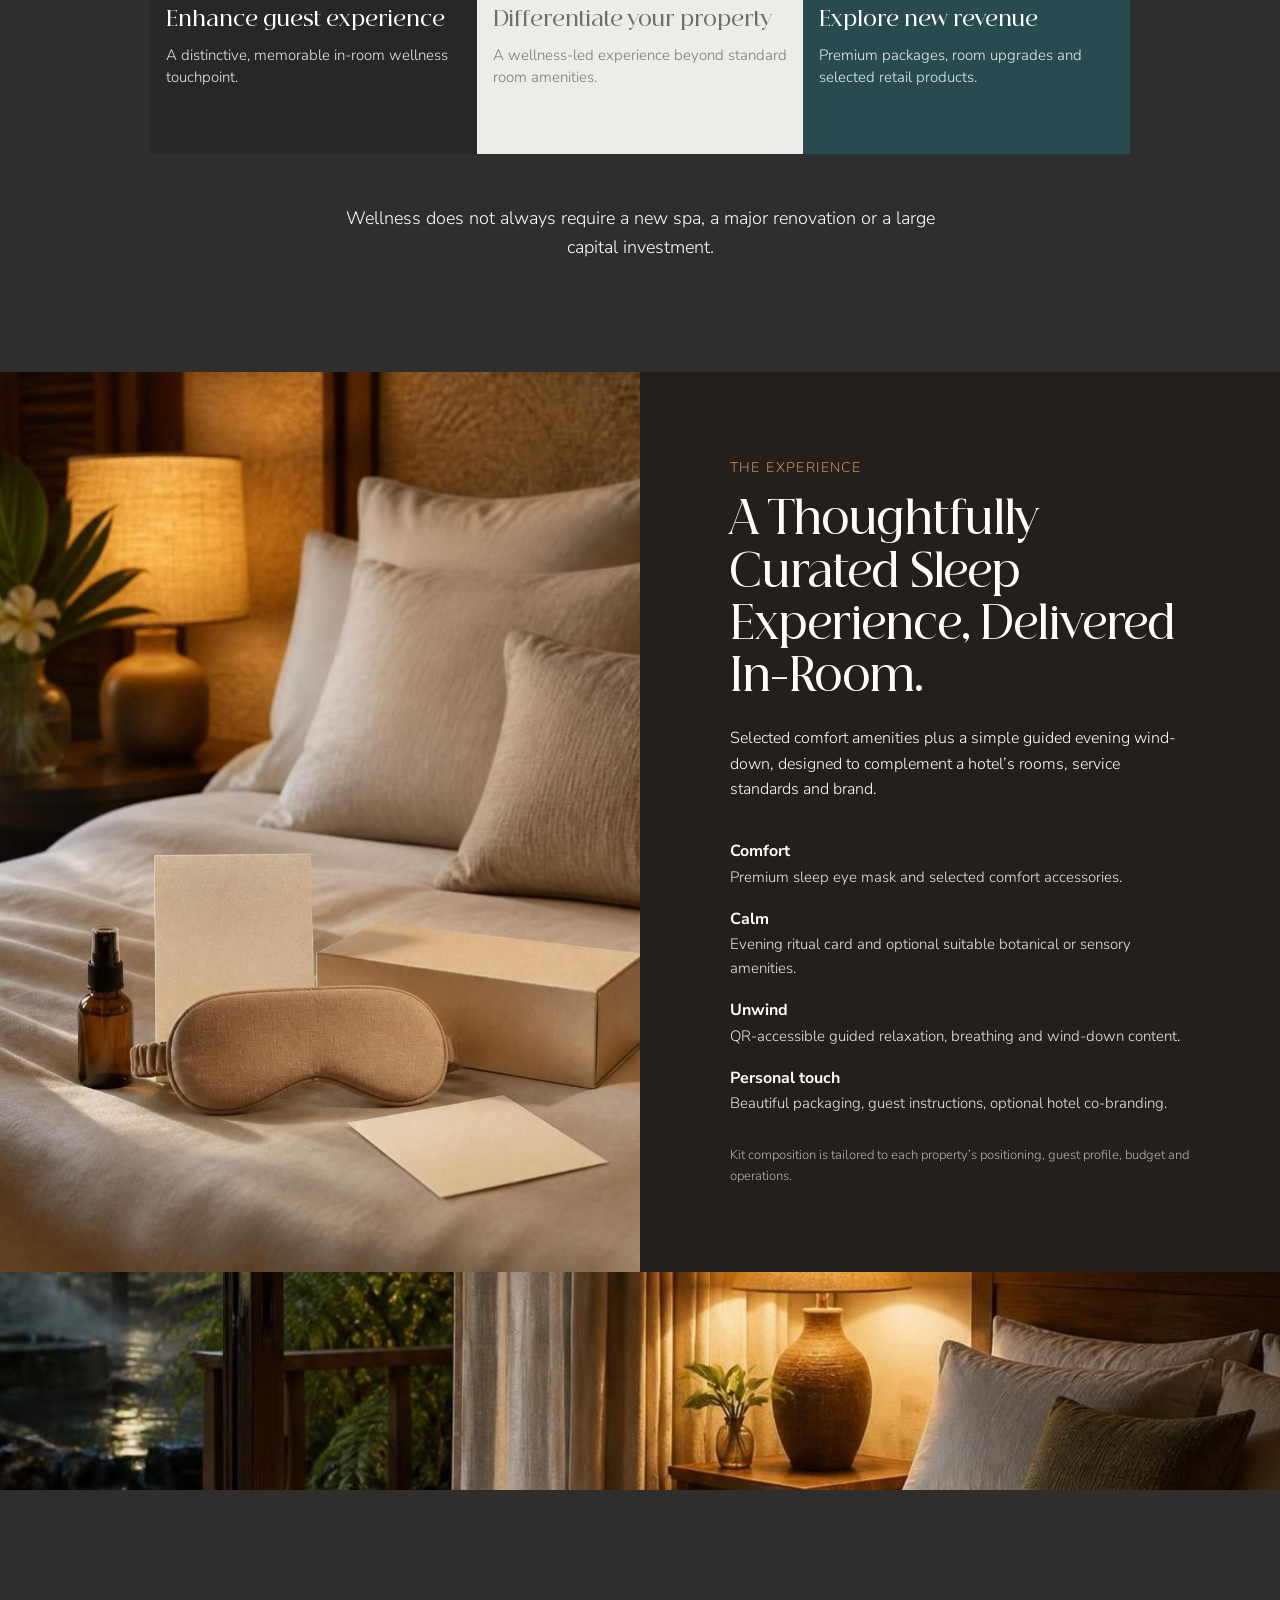
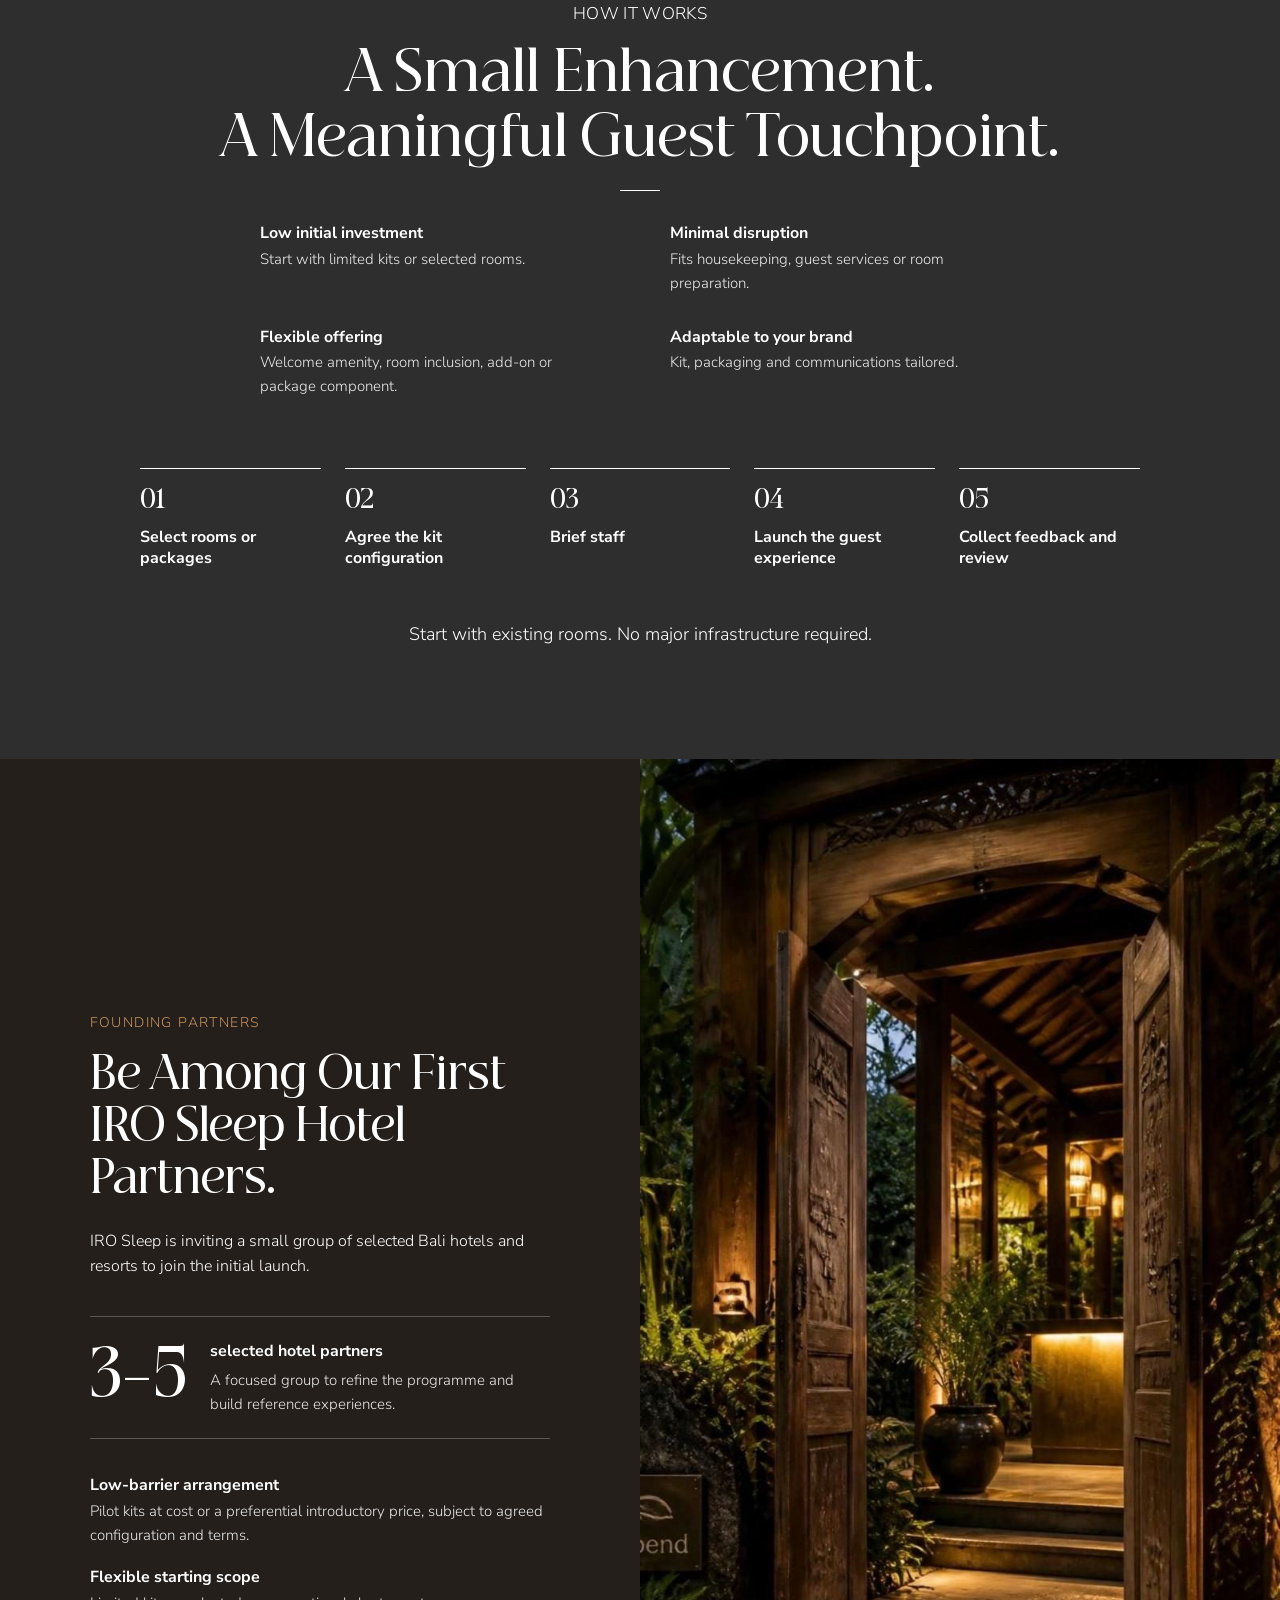
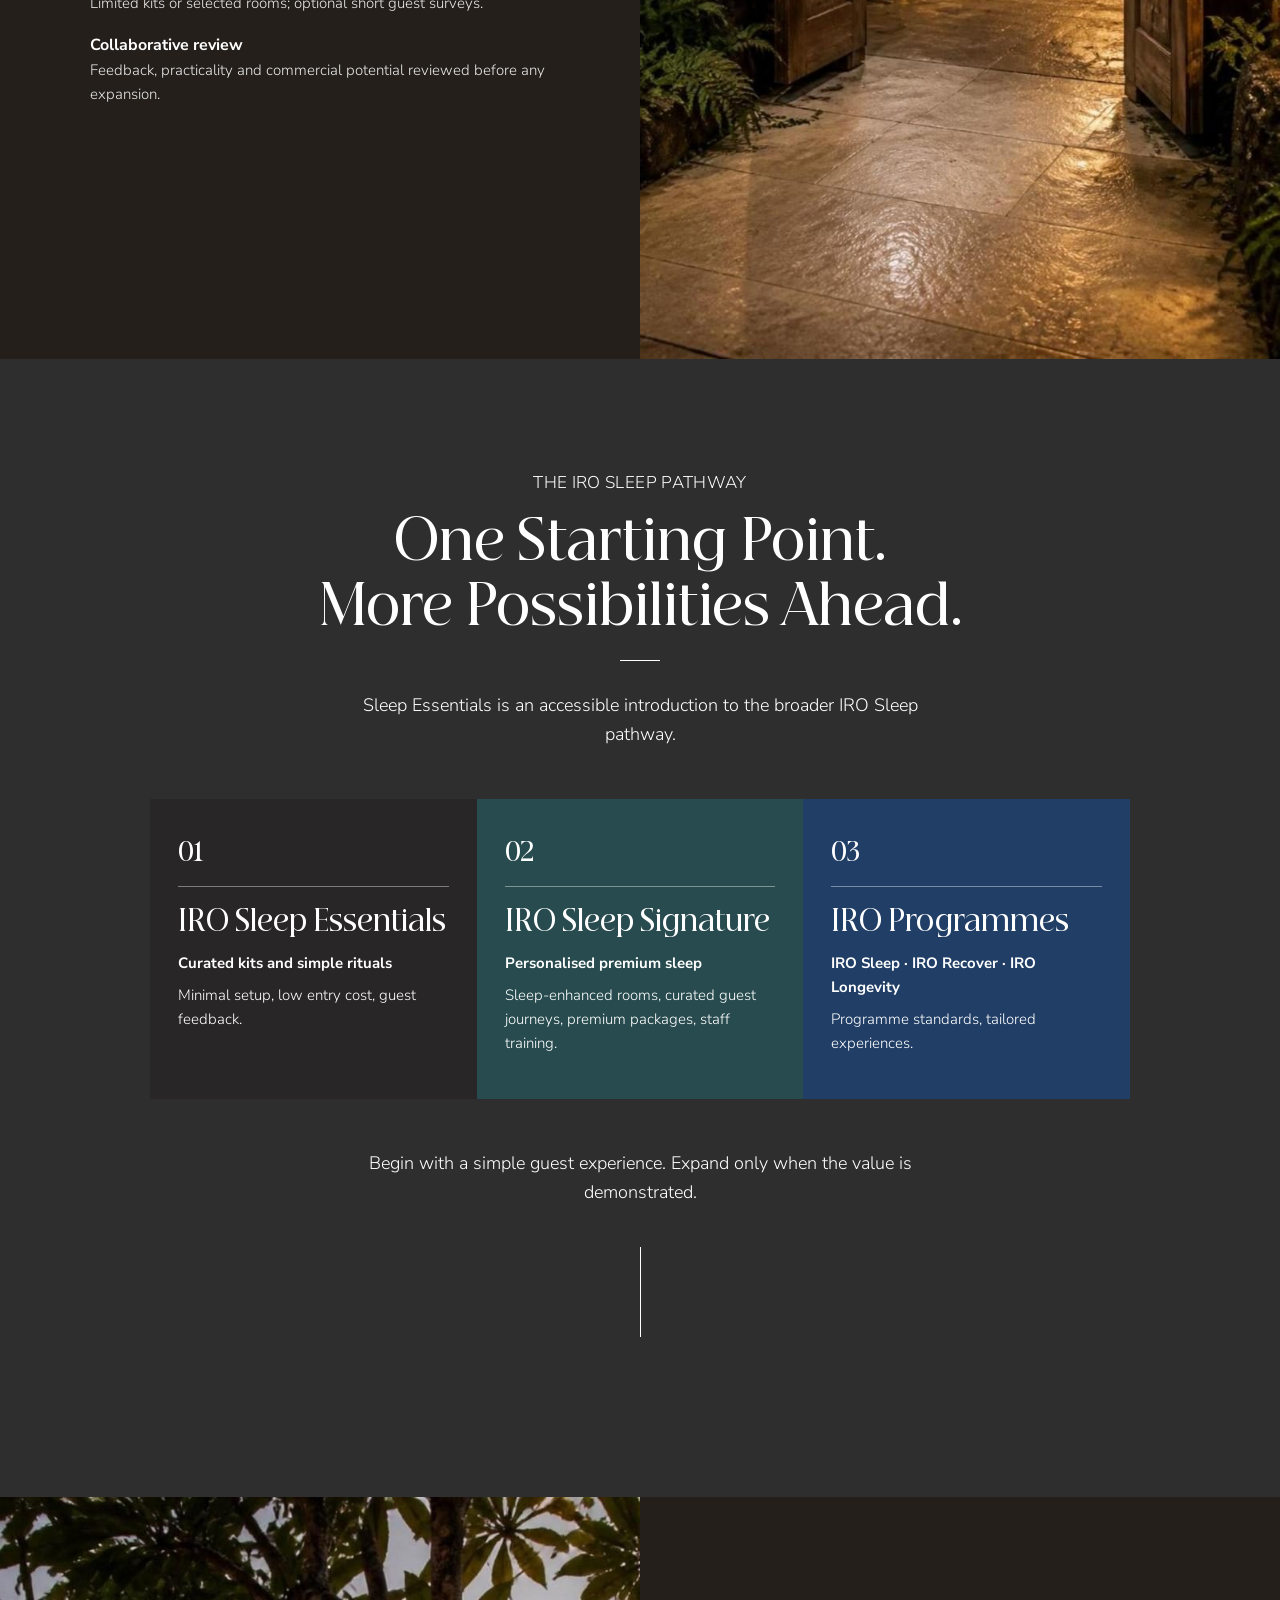
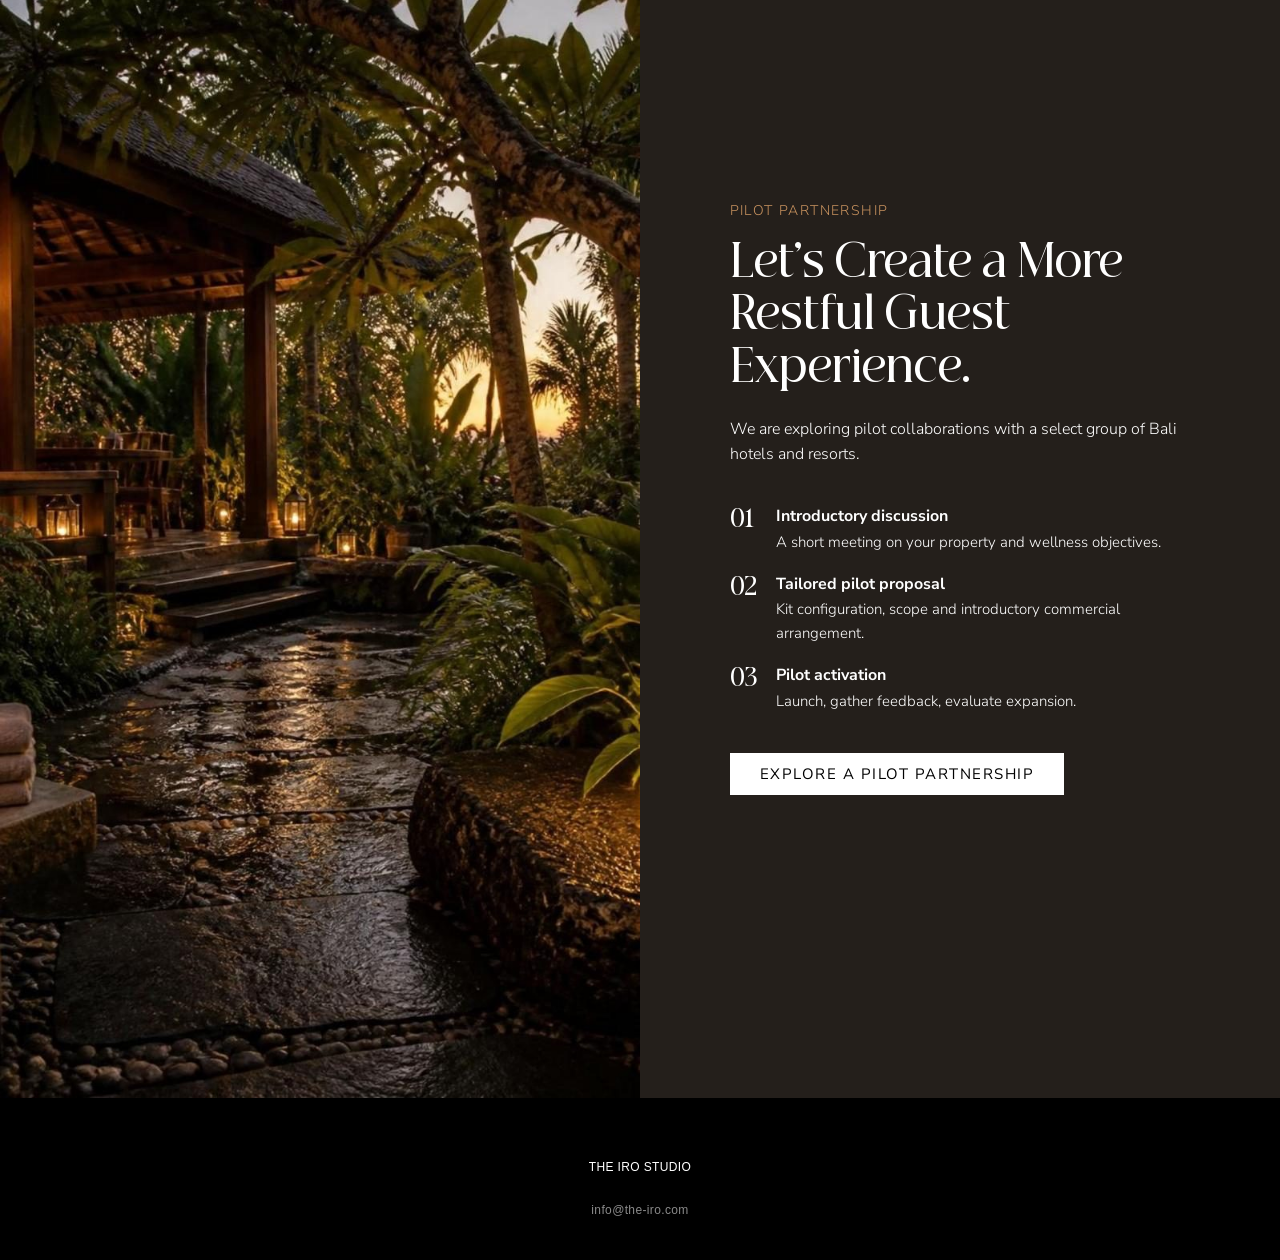
==== commit 86728f31: "Draft: original The IRO lettering in top bar, rename IRO Wellness to IRO Sleep Co-Authored-By: Claud" ====
--- a/sleep.html
+++ b/sleep.html
@@ -23,7 +23,7 @@
 <body>
 
   <nav class="topbar">
-    <a href="./" class="topbar__home">The IRO <span>|</span> Studio</a>
+    <a href="./" class="topbar__home"><img src="assets/img/logo-the-iro.png" alt="The IRO"><span class="topbar__divider"></span><span class="topbar__studio">STUDIO</span></a>
     <a href="#pilot" class="topbar__cta">Become a pilot partner</a>
   </nav>
 
@@ -31,7 +31,7 @@
   <header class="s-hero">
     <img class="s-hero__img" src="assets/img/sleep/hero.jpg" alt="Softly lit hotel bedroom at dusk with a view of the tropical garden">
     <div class="s-hero__body">
-      <p class="eyebrow">IRO WELLNESS · BALI HOTEL PARTNER PROGRAMME</p>
+      <p class="eyebrow">IRO SLEEP · BALI HOTEL PARTNER PROGRAMME</p>
       <h1 class="headline">IRO Sleep Essentials</h1>
       <p class="lead">Elevate the Stay. Enhance the Rest.</p>
       <p class="s-hero__sub">A curated in-room sleep wellness experience for hotels &amp; resorts.</p>
@@ -110,7 +110,7 @@
       <div class="teaser__body">
         <p class="eyebrow">FOUNDING PARTNERS</p>
         <h2 class="headline">Be Among Our First IRO Sleep Hotel Partners.</h2>
-        <p>IRO Wellness is inviting a small group of selected Bali hotels and resorts to join the initial launch.</p>
+        <p>IRO Sleep is inviting a small group of selected Bali hotels and resorts to join the initial launch.</p>
         <div class="s-stat">
           <span class="s-stat__num">3–5</span>
           <span class="s-stat__label">selected hotel partners<small>A focused group to refine the programme and build reference experiences.</small></span>
@@ -125,10 +125,10 @@
 
     <!-- PATH -->
     <section class="s-center dark">
-      <p class="eyebrow">THE IRO WELLNESS ECOSYSTEM</p>
+      <p class="eyebrow">THE IRO SLEEP PATHWAY</p>
       <h2 class="headline">One Starting Point.<br>More Possibilities Ahead.</h2>
       <span class="rule-h rule-h--center"></span>
-      <p class="s-lead">Sleep Essentials is an accessible introduction to the broader IRO Wellness ecosystem.</p>
+      <p class="s-lead">Sleep Essentials is an accessible introduction to the broader IRO Sleep pathway.</p>
       <div class="s-path">
         <div class="s-path__item tile--charcoal">
           <span>01</span>
@@ -144,7 +144,7 @@
         </div>
         <div class="s-path__item tile--navy">
           <span>03</span>
-          <h3>IRO Wellness Programmes</h3>
+          <h3>IRO Programmes</h3>
           <p class="s-path__lead">IRO Sleep · IRO Recover · IRO Longevity</p>
           <p>Programme standards, tailored experiences.</p>
         </div>
--- a/sleep.css
+++ b/sleep.css
@@ -8,8 +8,10 @@
   padding: 22px 40px;
 }
 .topbar a { text-decoration: none; }
-.topbar__home { font-family: var(--serif); font-size: 24px; font-style: italic; }
-.topbar__home span { font-style: normal; opacity: .6; margin: 0 4px; }
+.topbar__home { display: flex; align-items: center; gap: 14px; }
+.topbar__home img { height: 34px; width: auto; }
+.topbar__divider { width: 1px; height: 30px; background: rgba(255,255,255,.8); }
+.topbar__studio { font-family: var(--sans); font-weight: 300; font-size: 17px; letter-spacing: .28em; padding-top: 3px; }
 .topbar__cta { font-size: 13px; letter-spacing: .1em; text-transform: uppercase; border-bottom: 1px solid rgba(255,255,255,.6); padding-bottom: 2px; }
 .topbar__cta:hover { border-color: #fff; }
 
@@ -83,6 +85,8 @@
 @media (max-width: 900px) {
   .topbar { padding: 18px 22px; }
   .topbar__cta { display: none; }
+  .topbar__home img { height: 28px; }
+  .topbar__studio { font-size: 14px; }
   .s-center { padding: 80px 22px; }
   .tiles--3, .s-path { grid-template-columns: 1fr; }
   .tiles--3 .tile p { min-height: 0; }
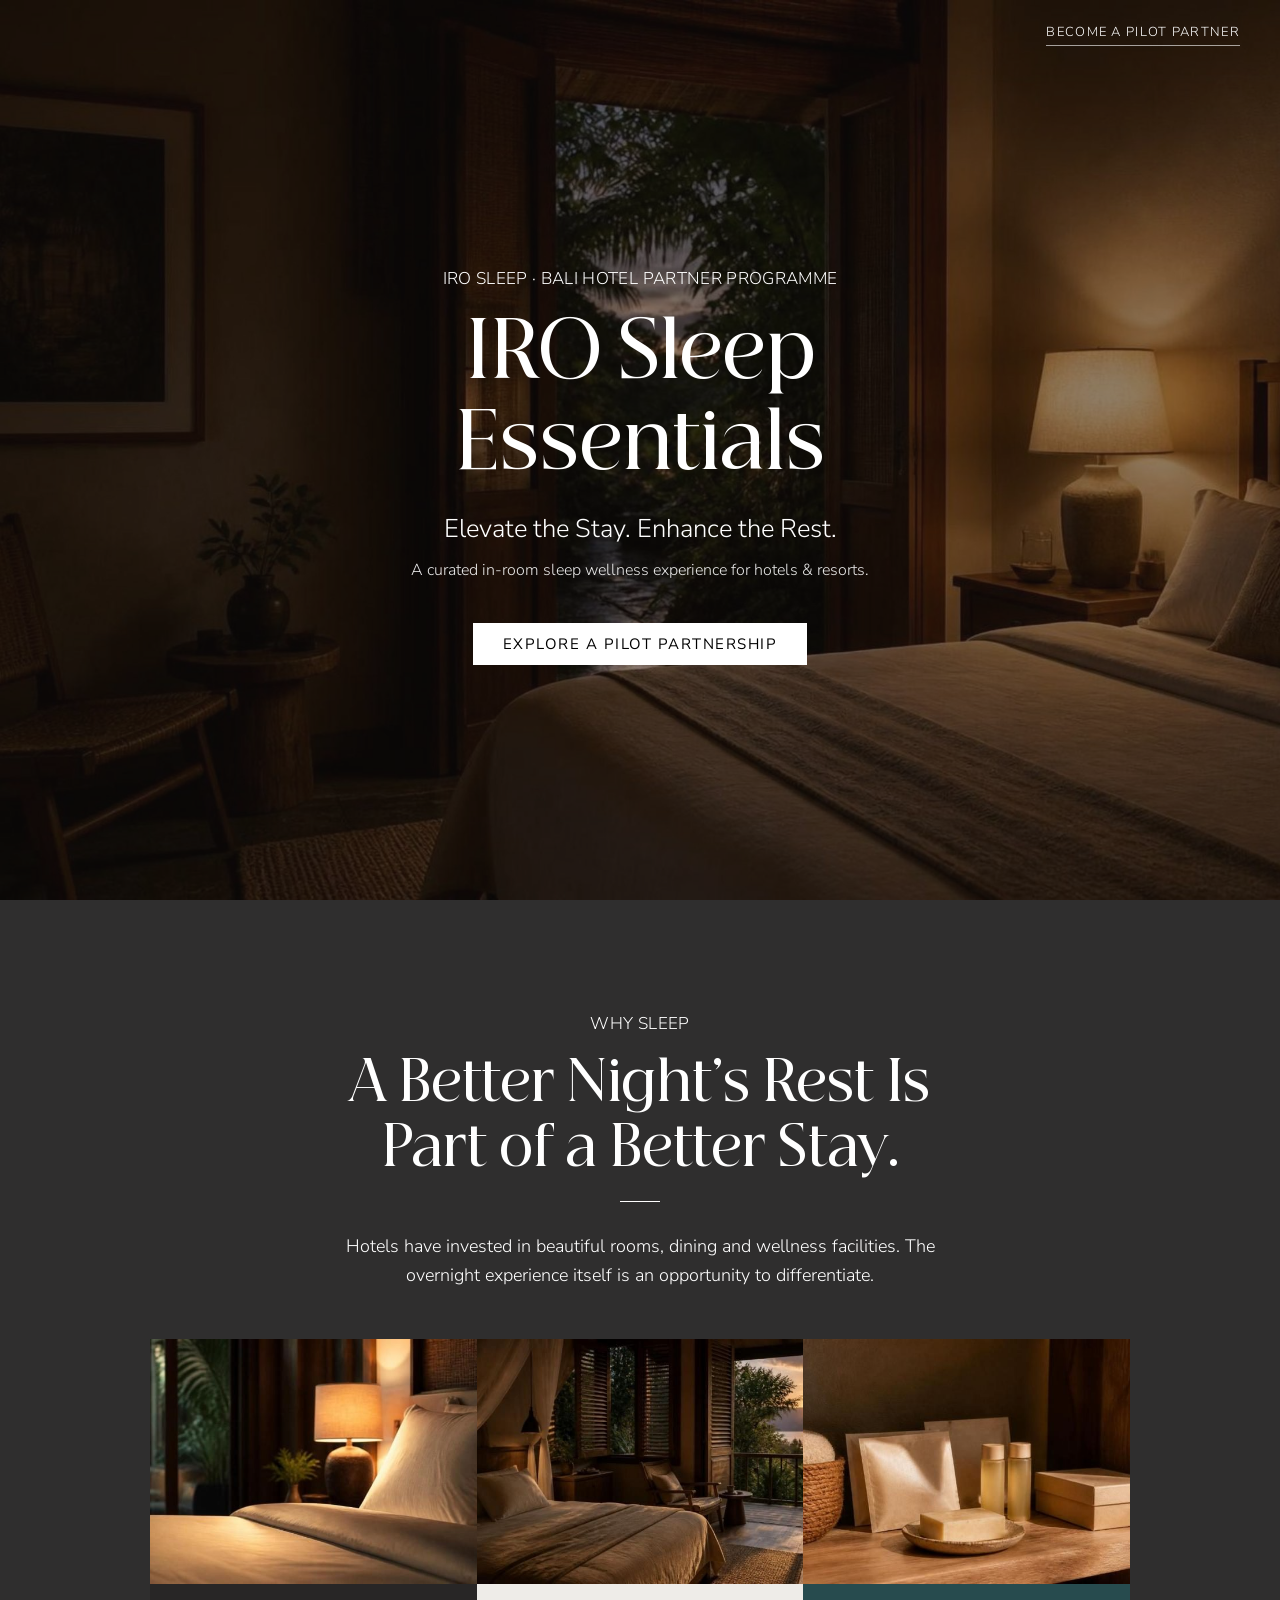
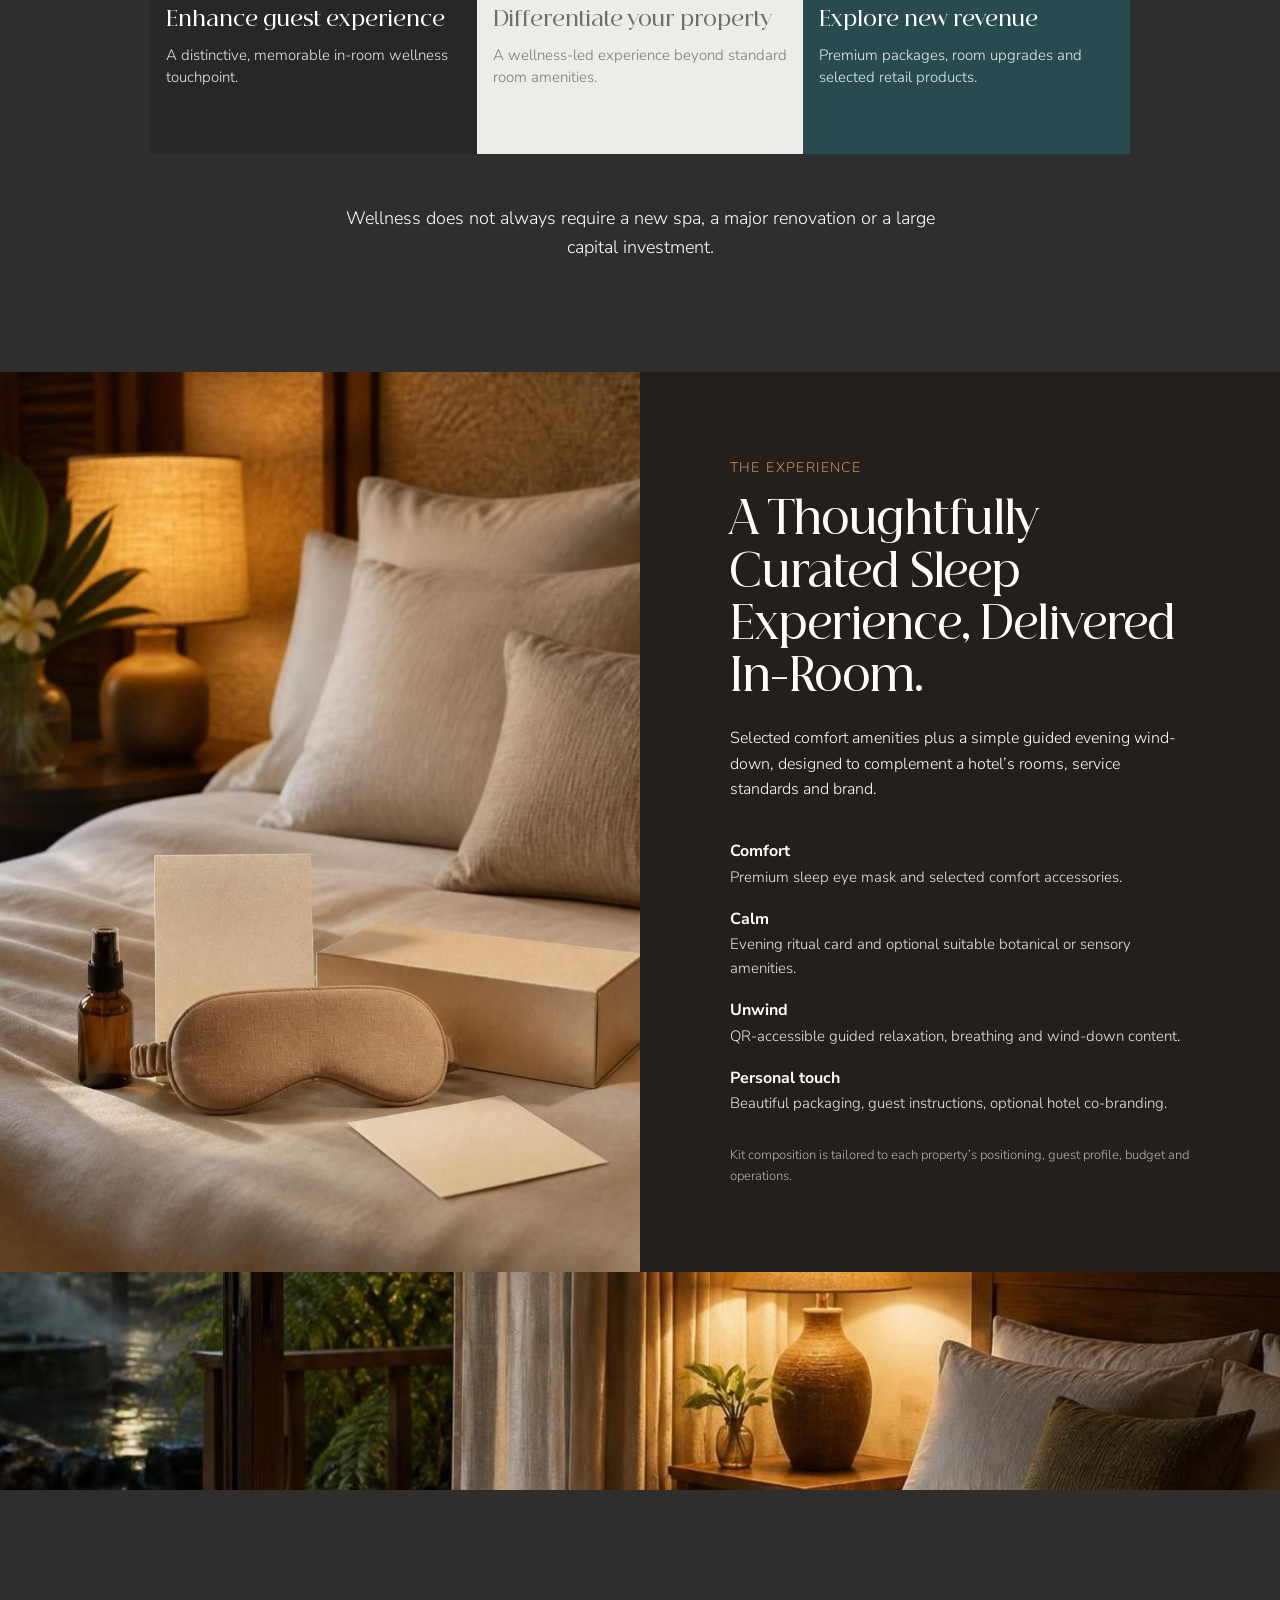
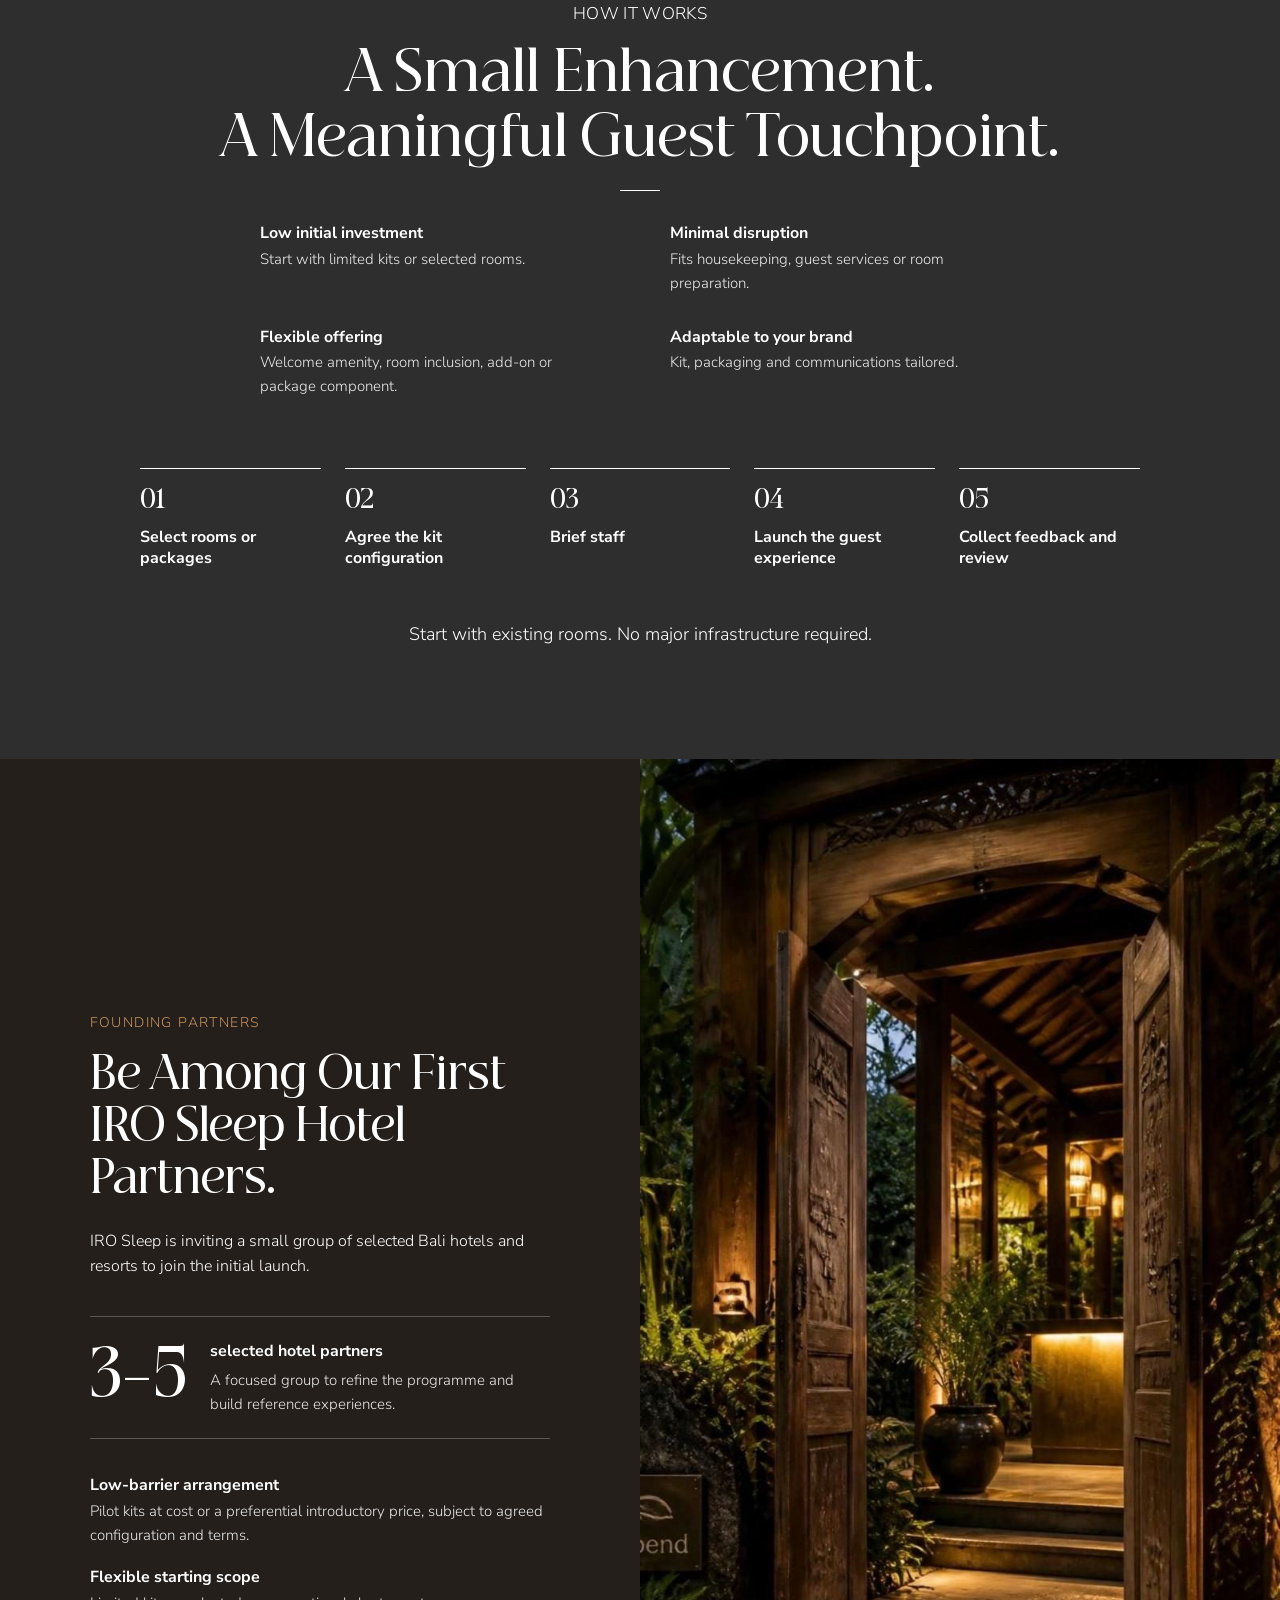
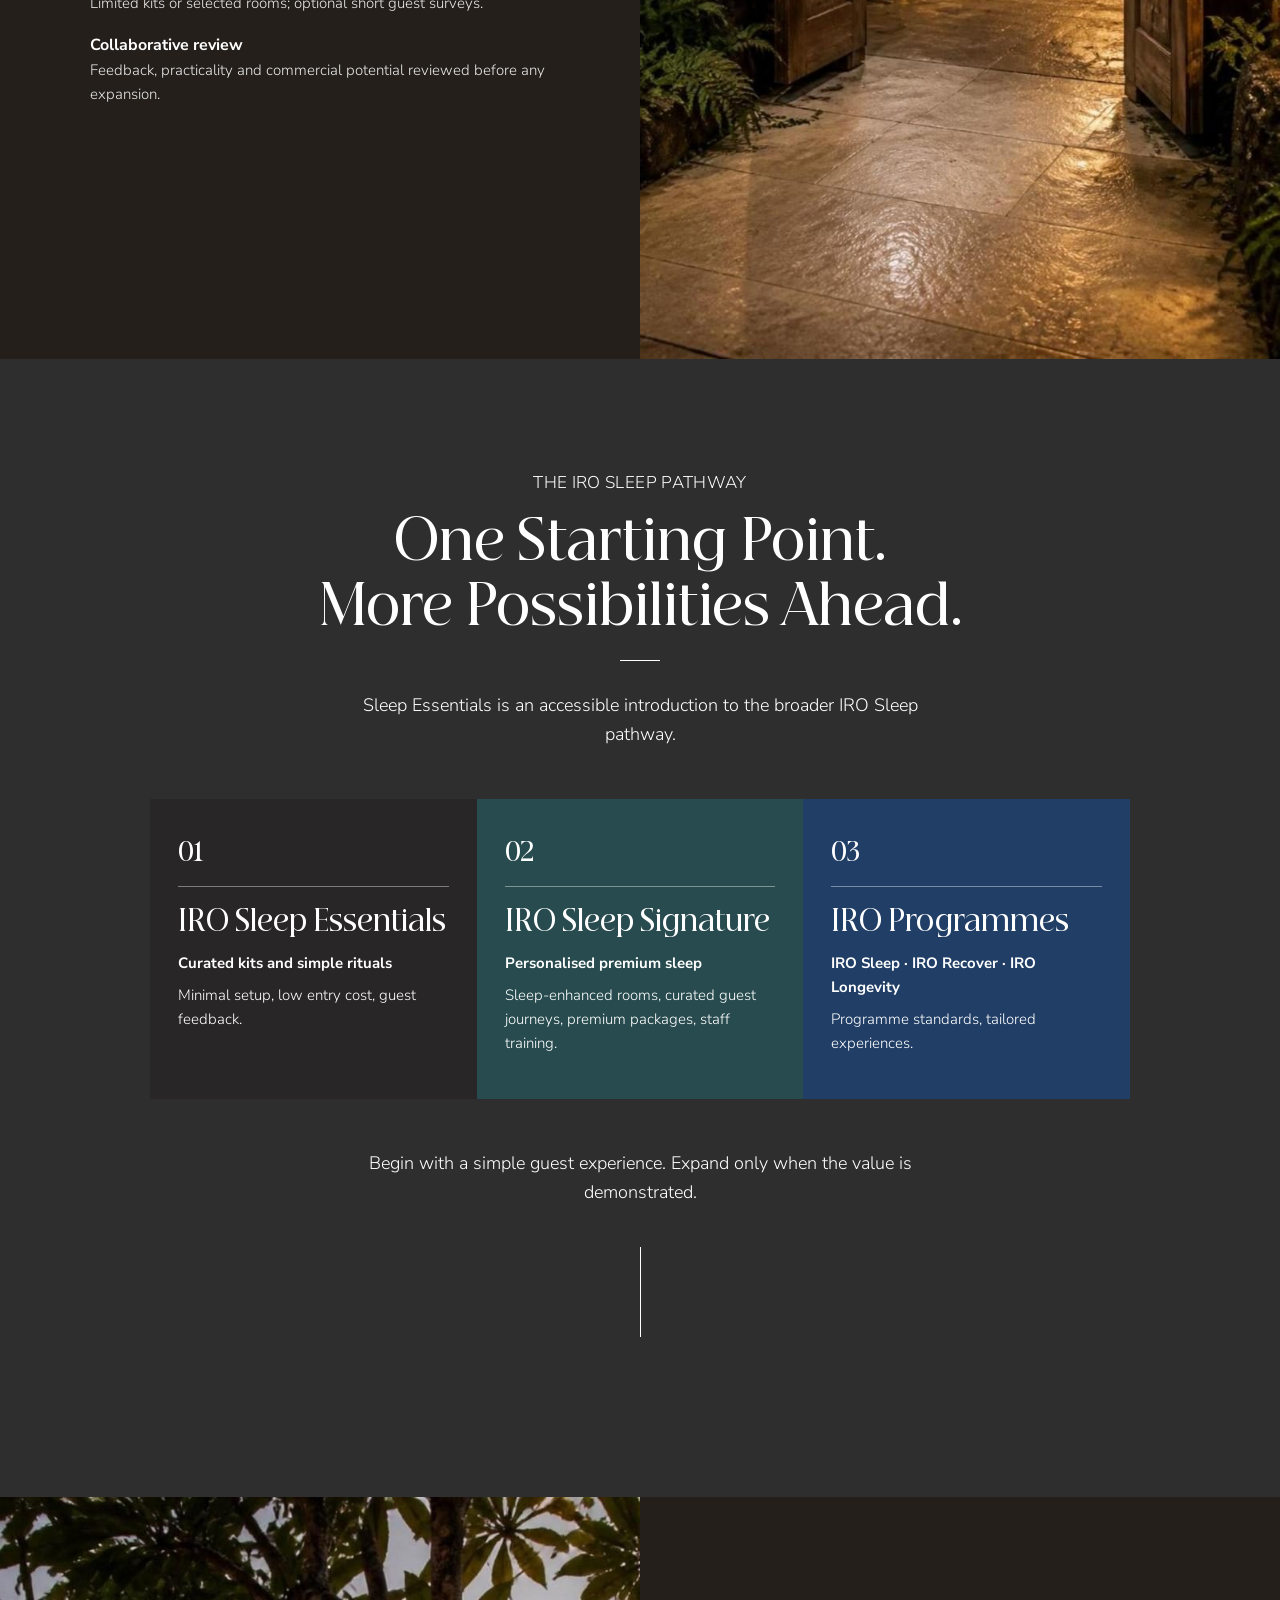
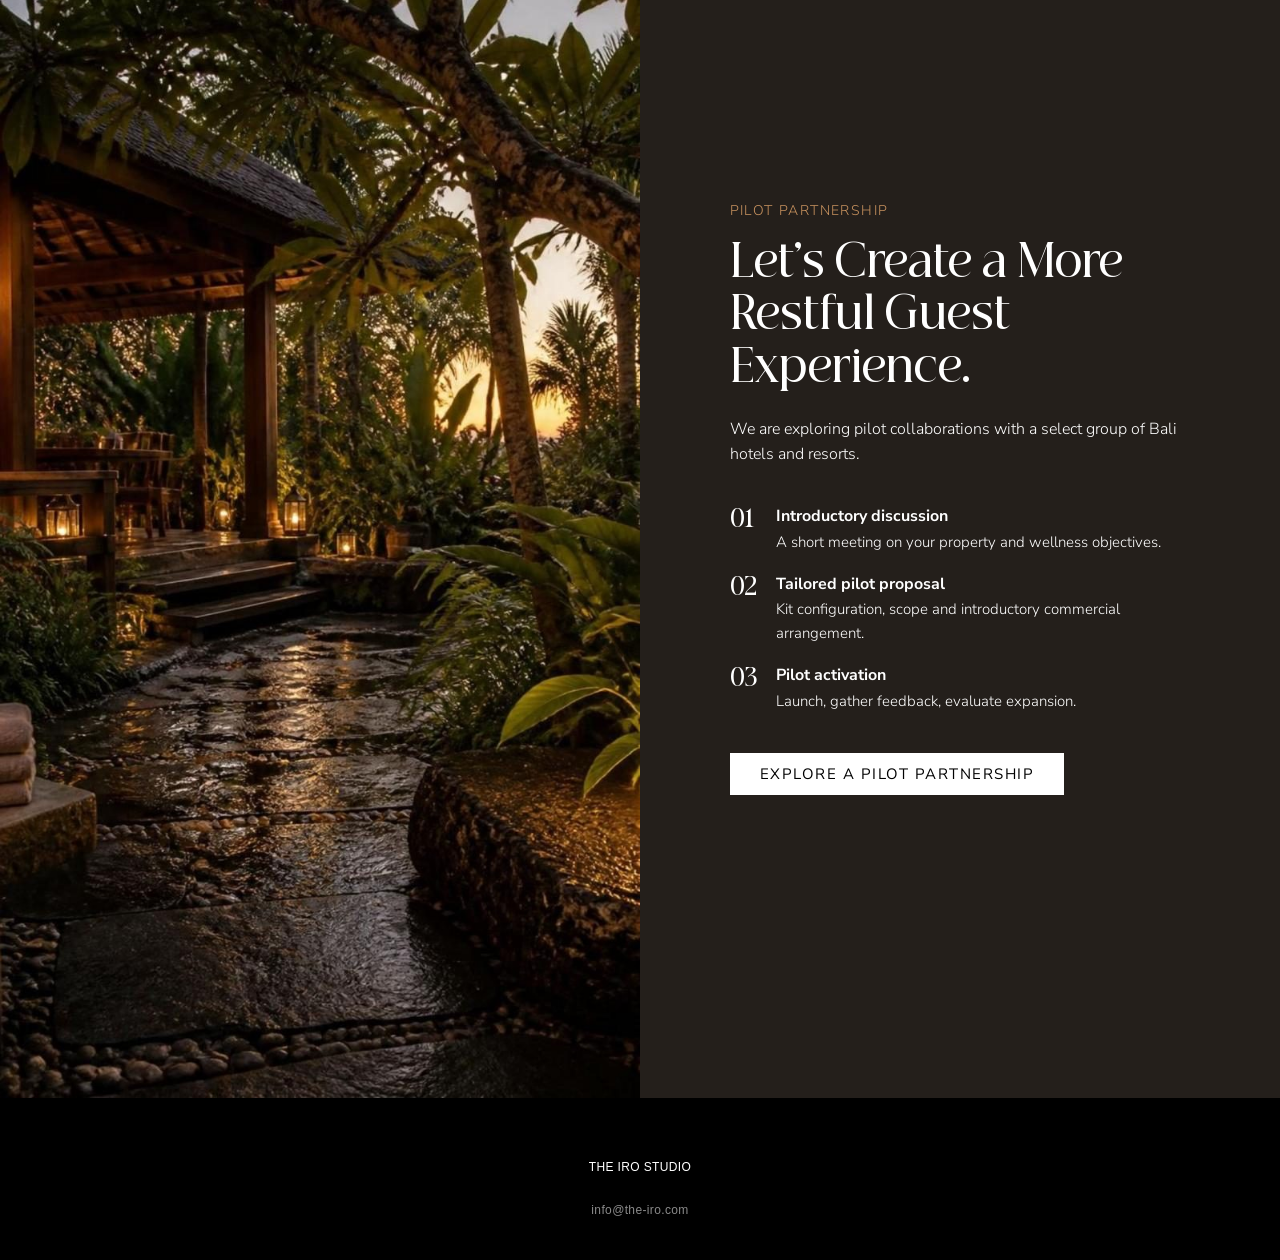
==== commit 32596ffa: "Remove top-left logo from sleep page; refresh stylesheet cache Co-Authored-By: Claude Opus 5.5 <nore" ====
--- a/sleep.html
+++ b/sleep.html
@@ -17,13 +17,12 @@
   <link rel="preconnect" href="https://fonts.googleapis.com">
   <link rel="preconnect" href="https://fonts.gstatic.com" crossorigin>
   <link href="https://fonts.googleapis.com/css2?family=Cormorant+Garamond:ital,wght@0,500;1,600&family=Nunito+Sans:wght@300;400;700&display=swap" rel="stylesheet">
-  <link rel="stylesheet" href="styles.css">
-  <link rel="stylesheet" href="sleep.css">
+  <link rel="stylesheet" href="styles.css?v=3">
+  <link rel="stylesheet" href="sleep.css?v=3">
 </head>
 <body>
 
   <nav class="topbar">
-    <a href="./" class="topbar__home"><img src="assets/img/logo-the-iro.png" alt="The IRO"><span class="topbar__divider"></span><span class="topbar__studio">STUDIO</span></a>
     <a href="#pilot" class="topbar__cta">Become a pilot partner</a>
   </nav>
 
--- a/sleep.css
+++ b/sleep.css
@@ -4,7 +4,7 @@
 /* ---------- top bar ---------- */
 .topbar {
   position: absolute; top: 0; left: 0; right: 0; z-index: 2;
-  display: flex; justify-content: space-between; align-items: center;
+  display: flex; justify-content: flex-end; align-items: center;
   padding: 22px 40px;
 }
 .topbar a { text-decoration: none; }
